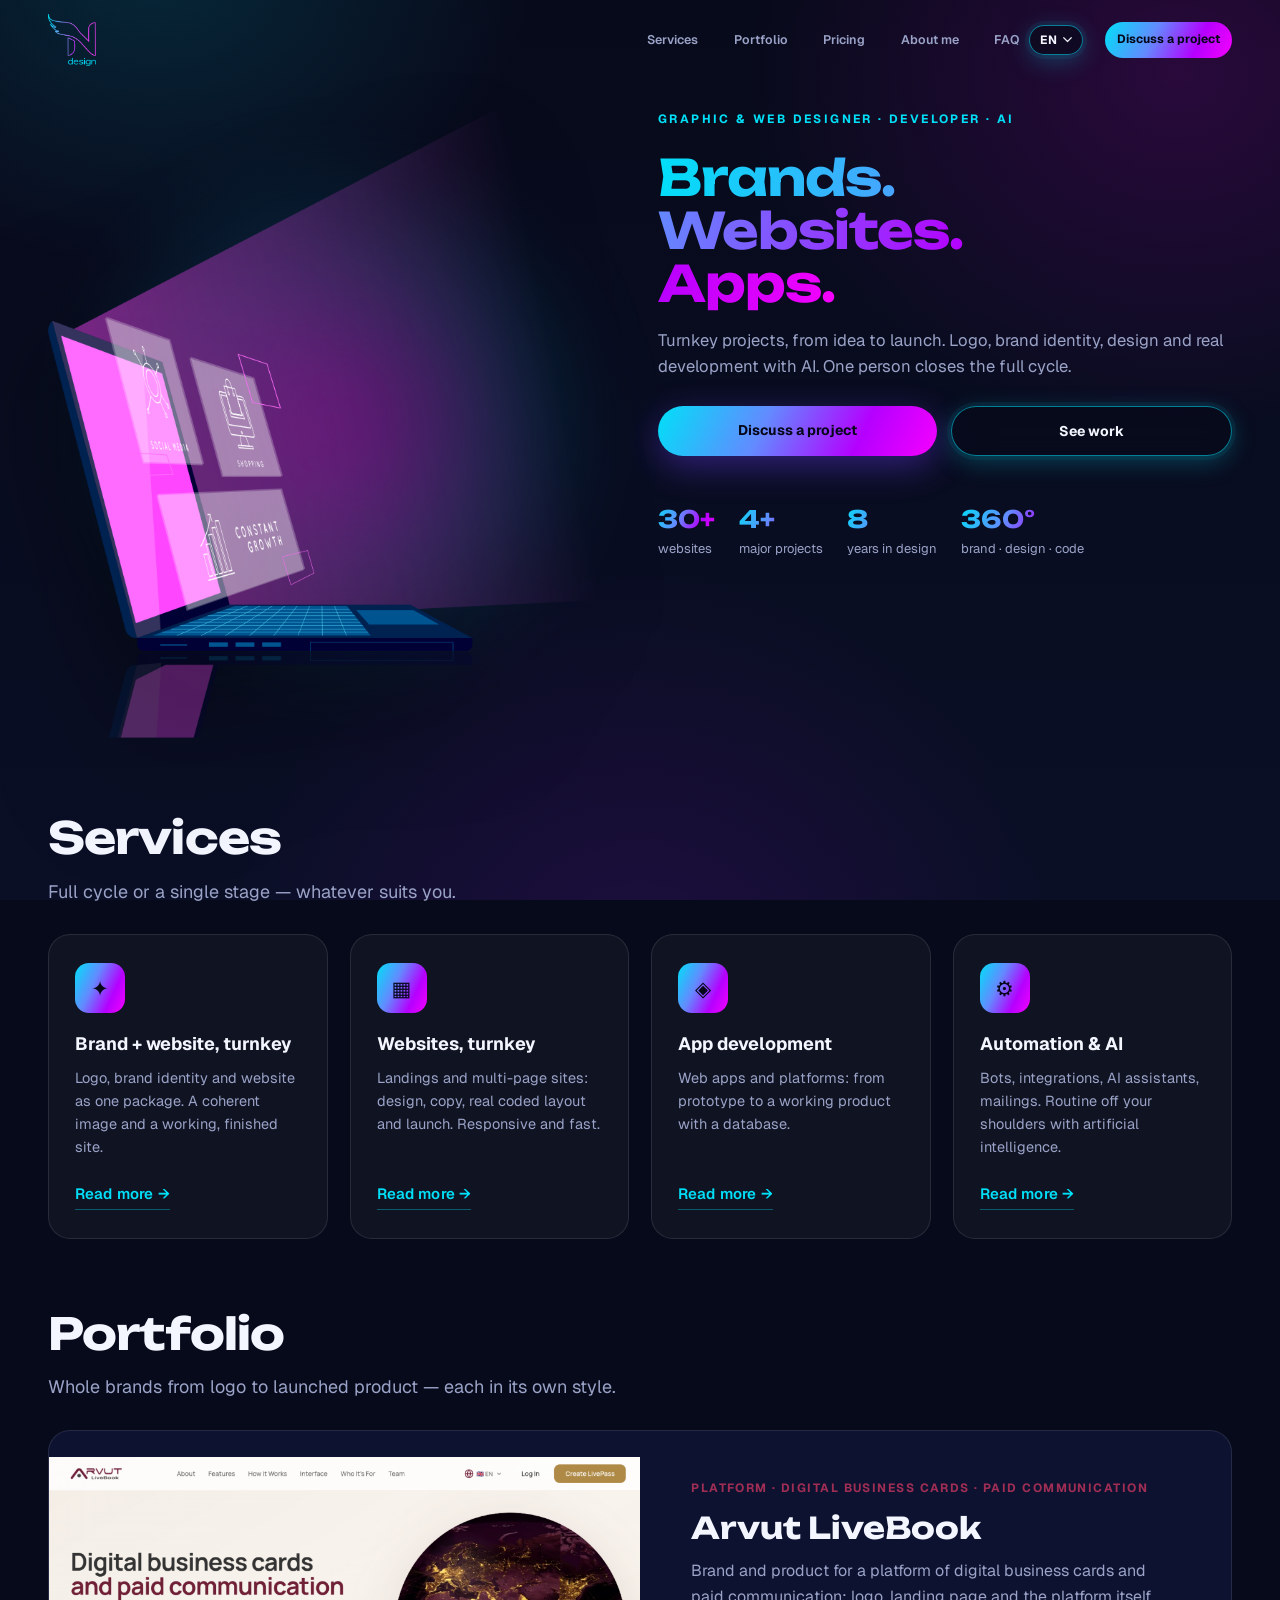
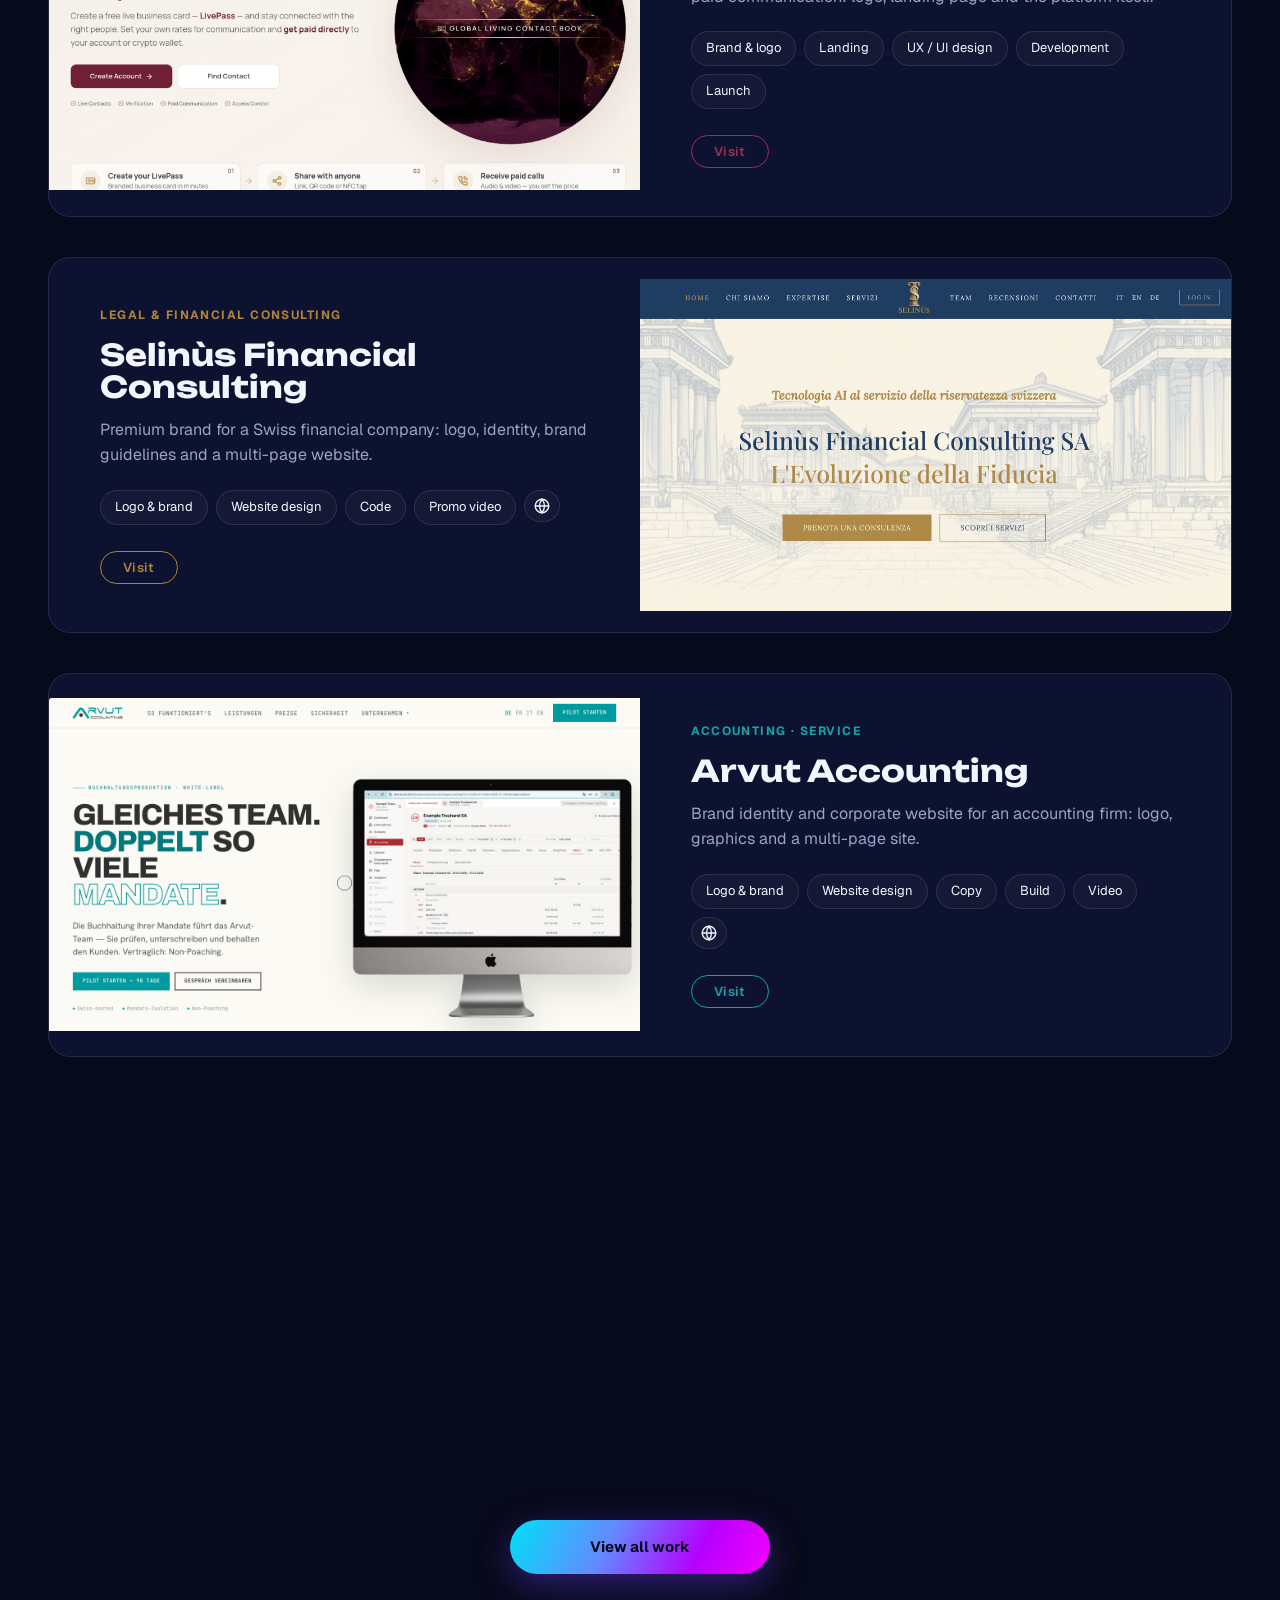
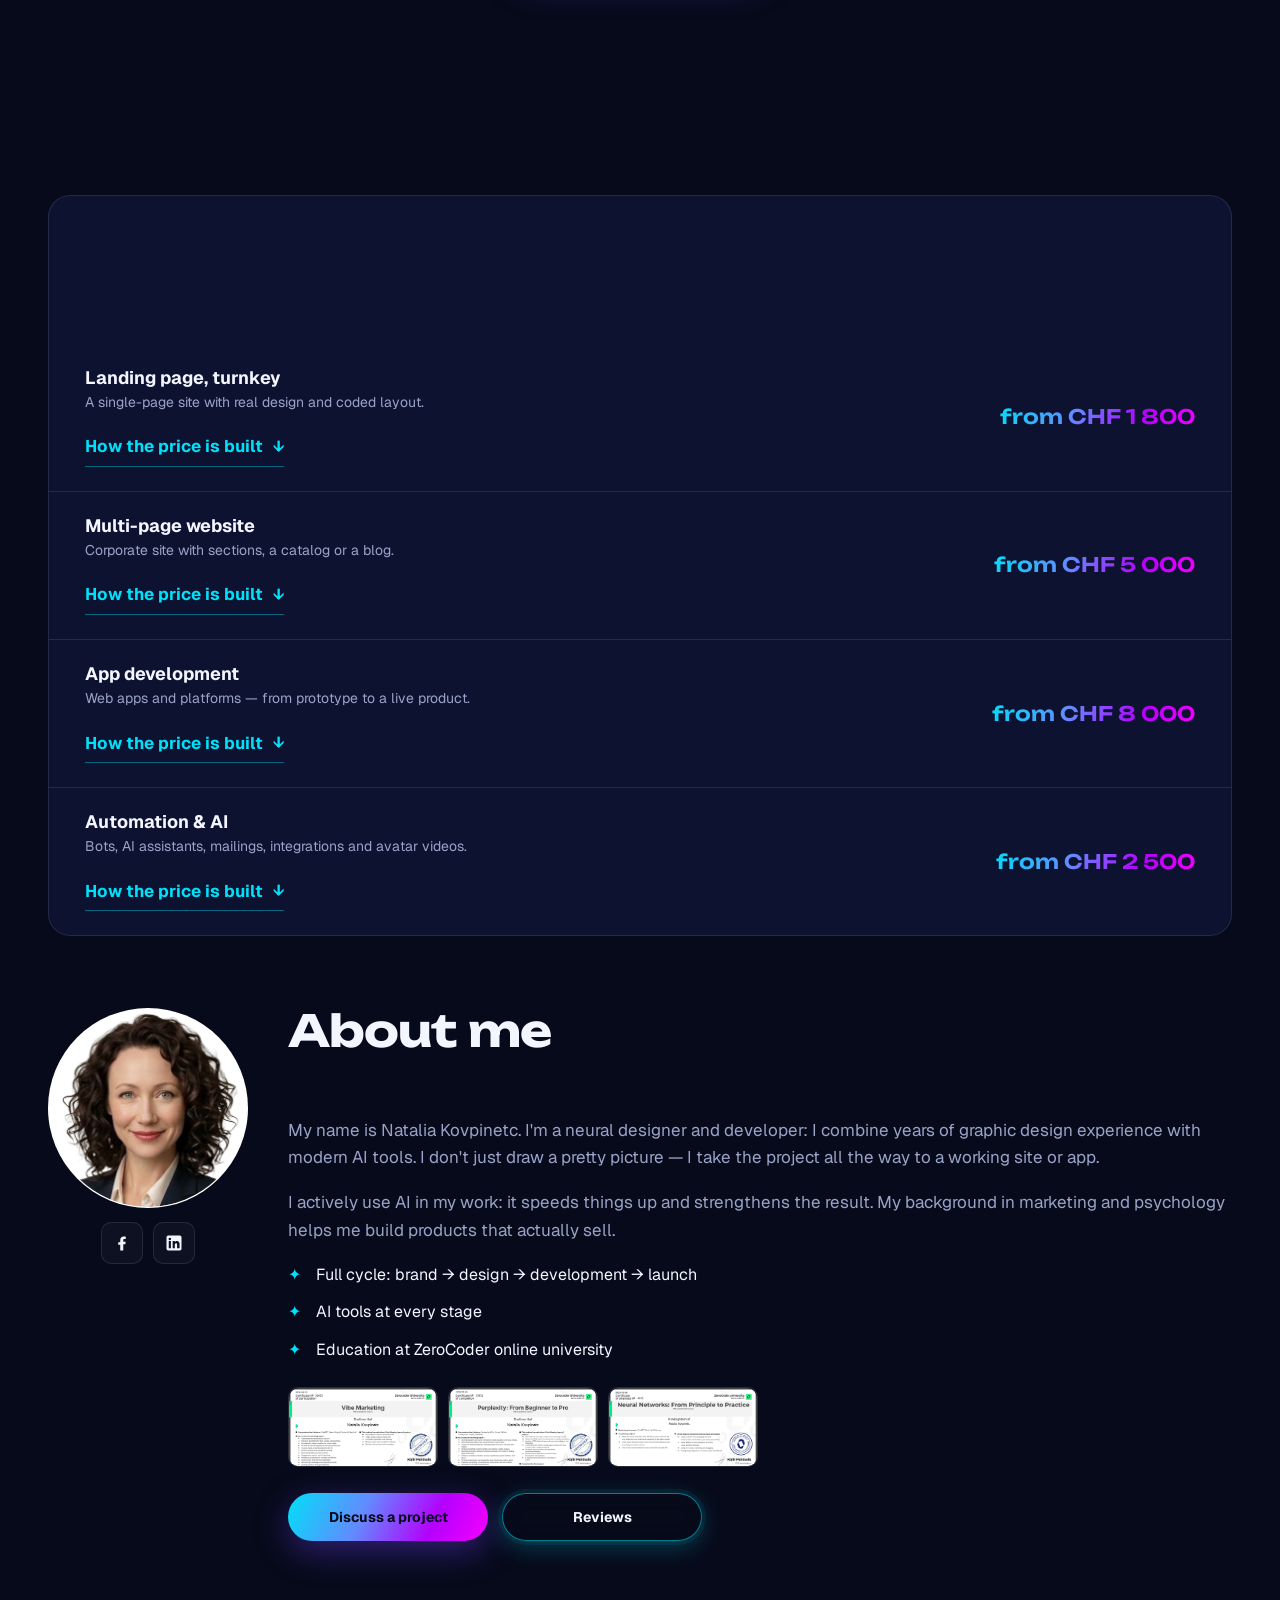
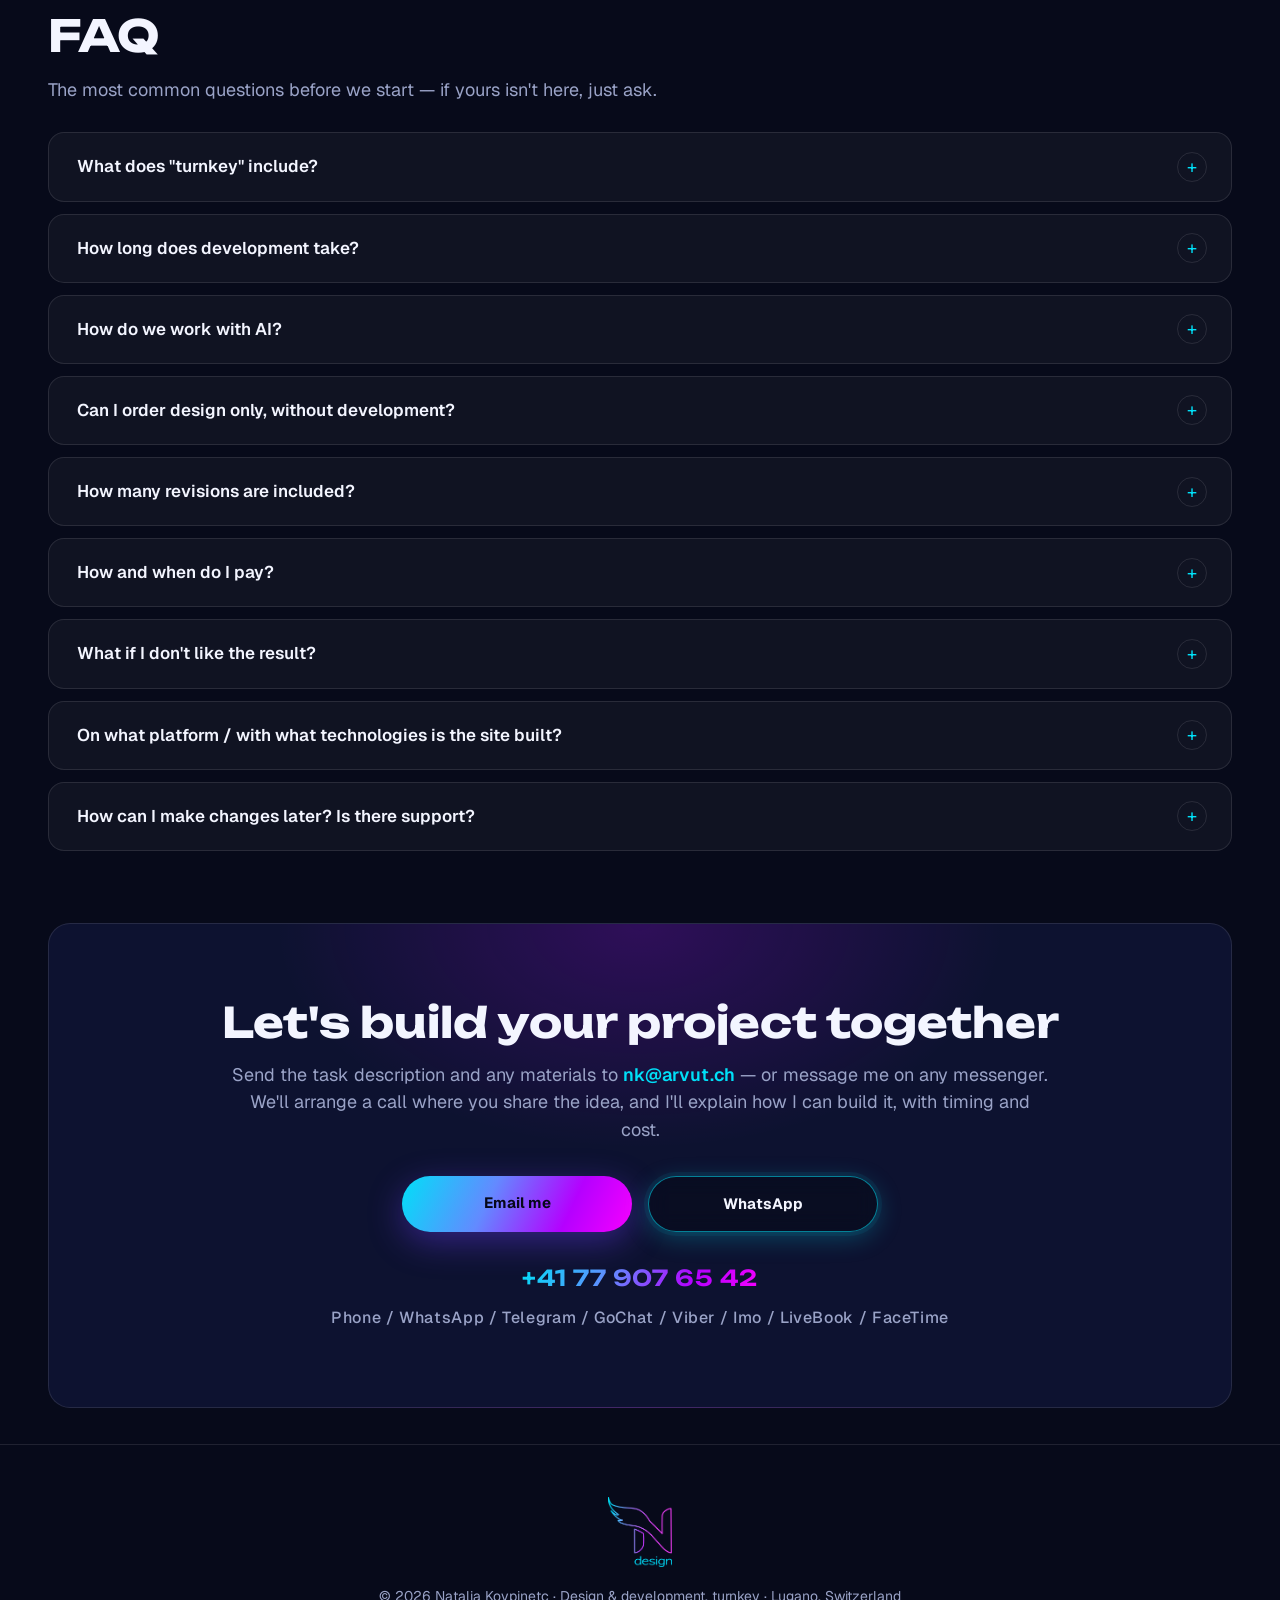
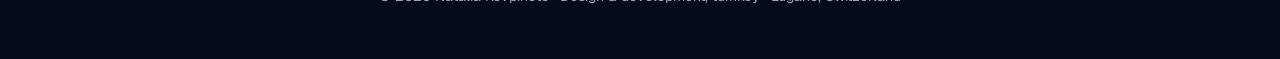
==== index.html @ 37860b27 "Work: new Arvut cover (new.arvut.ch) + "View all work" button → work.html gallery - index: replace c" ====
<!DOCTYPE html>
<html lang="en">
<head>
  <meta charset="UTF-8" />
  <meta name="viewport" content="width=device-width, initial-scale=1.0" />
  <title>Nataly — design &amp; development, turnkey</title>
  <meta name="description" content="Brands, websites and apps built end-to-end with AI — from idea to launch. Switzerland." />
  <meta property="og:title" content="Nataly — design &amp; development, turnkey" />
  <meta property="og:description" content="Brands, websites and apps built end-to-end with AI — from idea to launch. Switzerland." />
  <meta property="og:type" content="website" />
  <link rel="icon" type="image/png" sizes="32x32" href="assets/favicon-32.png" />
  <link rel="icon" type="image/png" sizes="16x16" href="assets/favicon-16.png" />
  <link rel="icon" type="image/png" sizes="192x192" href="assets/favicon-192.png" />
  <link rel="apple-touch-icon" sizes="192x192" href="assets/apple-touch-icon.png" />

  <link rel="preconnect" href="https://fonts.googleapis.com" />
  <link rel="preconnect" href="https://fonts.gstatic.com" crossorigin />
  <link href="https://fonts.googleapis.com/css2?family=Geist:wght@400;500;600;700&family=Unbounded:wght@500;600;700&family=Playfair+Display:wght@600;700&display=swap" rel="stylesheet" />
  <link rel="stylesheet" href="main.css?v=50" />
  <style id="about-fix">
    /* Компактное фото и сертификаты-thumbnails */
    .about { grid-template-columns: auto 1fr !important; gap: 40px !important; align-items: start !important; }
    .about__photo--avatar {
      width: 200px !important; height: 200px !important; aspect-ratio: 1/1 !important;
      max-width: none !important; min-width: 0; border-radius: 50%; overflow: hidden;
      flex-shrink: 0; background: #ffffff;
    }
    .about__photo--avatar img { width: 100%; height: 100%; object-fit: cover; }
    .about__actions .btn { min-width: 200px; text-align: center; box-sizing: border-box; }
    .about__photo--empty { background: linear-gradient(135deg, rgba(0, 224, 248,.15), rgba(246,0,255,.15)); }
    .about__certs { display: flex !important; gap: 10px !important; flex-wrap: wrap; margin-bottom: 26px; }
    .cert.cert--thumb {
      width: 130px; height: 80px; padding: 0 !important; border: 1px solid var(--border) !important;
      border-radius: 10px; overflow: hidden; cursor: pointer; background: rgba(255,255,255,.04);
      transition: transform .2s, border-color .2s;
    }
    .cert.cert--thumb img { width: 100%; height: 100%; object-fit: cover; display: block; }
    .cert.cert--thumb:hover { transform: translateY(-2px); border-color: #00e0f8 !important; }

    /* Модалка просмотра сертификата */
    .cert-modal { position: fixed; inset: 0; z-index: 200; display: none; align-items: center; justify-content: center; padding: 40px; background: rgba(7,10,26,.88); backdrop-filter: blur(8px); }
    .cert-modal.open { display: flex; }
    .cert-modal img { max-width: 90vw; max-height: 90vh; border-radius: 12px; box-shadow: 0 30px 80px rgba(0,0,0,.6); }
    .cert-modal__close { position: absolute; top: 20px; right: 24px; width: 40px; height: 40px; border-radius: 50%; background: rgba(255,255,255,.1); border: 1px solid var(--border); color: #fff; font-size: 22px; cursor: pointer; z-index: 2; }
    .cert-modal__nav { position: absolute; top: 50%; transform: translateY(-50%); width: 56px; height: 56px; border-radius: 50%; background: rgba(255,255,255,.08); border: 1px solid rgba(255,255,255,.15); color: #fff; font-size: 36px; line-height: 1; cursor: pointer; display: grid; place-items: center; transition: background .2s, border-color .2s; z-index: 2; }
    .cert-modal__nav:hover { background: rgba(0, 224, 248,.2); border-color: #00e0f8; }
    .cert-modal__nav--prev { left: 24px; }
    .cert-modal__nav--next { right: 24px; }
    @media (max-width: 600px) {
      .cert-modal__nav { width: 44px; height: 44px; font-size: 28px; }
      .cert-modal__nav--prev { left: 8px; }
      .cert-modal__nav--next { right: 8px; }
    }
    /* Чуть больше воздуха между карточками портфолио */
    #work .cases { gap: 40px !important; }

    /* Кнопка «Все работы» под сеткой портфолио */
    .work-more { display: flex; justify-content: center; margin-top: 48px; }
    .work-more__btn { min-width: 260px; text-align: center; box-sizing: border-box; }

    @media (max-width: 760px) {
      .about { grid-template-columns: 1fr !important; }
      .about__photo--avatar { width: 160px !important; height: 160px !important; }
    }
  </style>
  <style id="case-hardfix">
    /* HARD FIX: 2 колонки, обложка с собственной пропорцией 16:9 */
    #work .case {
      display: grid !important;
      grid-template-columns: 1fr 1fr !important;
      align-items: stretch !important;
    }
    #work .case > * { min-width: 0 !important; }
    #work .case { align-items: stretch !important; }
    #work .case__visual--shot {
      padding: 0 !important; min-height: 0 !important;
      overflow: hidden; display: block;
      width: 100%;
      aspect-ratio: 16 / 9;
      background-color: #11142a;
      background-image: var(--shot);
      background-size: cover;
      background-position: center top;
      background-repeat: no-repeat;
      align-self: center;
    }
    #work .case__visual--shot img { display: none !important; }
    @media (max-width: 768px) {
      #work .case { grid-template-columns: 1fr !important; }
      #work .case__visual--shot { aspect-ratio: 16/9; height: auto !important; background-position: left top !important; }
    }
  </style>
  <meta http-equiv="Cache-Control" content="no-cache, no-store, must-revalidate" />
  <meta http-equiv="Pragma" content="no-cache" />
  <meta http-equiv="Expires" content="0" />
</head>
<body>

  <div class="bg-glow" aria-hidden="true"></div>

  <!-- ШАПКА -->
  <header class="nav" id="nav">
    <div class="nav__inner">
      <div class="nav__left">
        <a href="#hero" class="nav__logo">
          <img src="assets/logo-nataly.png" alt="Натали — N design" />
        </a>
        <span class="ai-badge" aria-label="AI">
          <span class="ai-badge__dot"></span>
          <span class="ai-badge__text" data-i18n-html="ai.badge">в сотрудничестве с <b>AI</b></span>
        </span>
      </div>
      <div class="nav__right">
        <nav class="nav__links" id="navLinks">
          <a href="#services" data-i18n="nav.services">Services</a>
          <a href="#work" data-i18n="nav.portfolio">Portfolio</a>
          <a href="#pricing" data-i18n="nav.pricing">Pricing</a>
          <a href="#about" data-i18n="nav.about">About me</a>
          <a href="#faq" data-i18n="nav.faq">FAQ</a>
          <a href="#contact" class="nav__cta nav__cta--mobile" data-i18n="nav.cta">Discuss a project</a>
          <div class="lang-switch lang-switch--mobile">
            <button type="button" data-lang="en">EN</button>
            <button type="button" data-lang="de">DE</button>
            <button type="button" data-lang="fr">FR</button>
            <button type="button" data-lang="it">IT</button>
          </div>
        </nav>
        <div class="lang-switch lang-switch--desktop">
          <button type="button" class="lang-switch__trigger" aria-haspopup="true" aria-expanded="false">
            <span class="lang-switch__current">EN</span>
            <svg viewBox="0 0 12 8" width="10" height="7" aria-hidden="true"><path d="M1 1l5 5 5-5" fill="none" stroke="currentColor" stroke-width="1.6" stroke-linecap="round" stroke-linejoin="round"/></svg>
          </button>
          <div class="lang-switch__menu" role="menu">
            <button type="button" data-lang="en" role="menuitem">EN — English</button>
            <button type="button" data-lang="de" role="menuitem">DE — Deutsch</button>
            <button type="button" data-lang="fr" role="menuitem">FR — Français</button>
            <button type="button" data-lang="it" role="menuitem">IT — Italiano</button>
          </div>
        </div>
        <a href="#contact" class="nav__cta nav__cta--desktop" data-i18n="nav.cta">Discuss a project</a>
      </div>
      <button class="nav__burger" id="burger" aria-label="Меню" data-i18n-aria="a11y.menu">
        <span></span><span></span><span></span>
      </button>
    </div>
  </header>

  <!-- HERO -->
  <section class="hero" id="hero">
    <div class="hero__visual">
      <img src="assets/hero-laptop.svg" alt="Дизайн и разработка" />
    </div>
    <div class="hero__text">
      <p class="hero__eyebrow" data-i18n-html="hero.eyebrow">Графический &amp; веб-дизайнер · разработчик · AI</p>
      <h1 class="hero__title">
        <span class="grad-cyan" data-i18n="hero.t1">Бренды.</span><br />
        <span class="grad-violet" data-i18n="hero.t2">Сайты.</span><br />
        <span class="grad-fuchsia" data-i18n="hero.t3">Приложения.</span>
      </h1>
      <p class="hero__sub" data-i18n="hero.sub">Создаю проекты под ключ — от идеи до запуска. Логотип, фирменный стиль, дизайн и реальная разработка с использованием AI. Один человек закрывает весь цикл.</p>
      <div class="hero__actions">
        <a href="#contact" class="btn btn--primary" data-i18n="hero.cta1">Обсудить проект</a>
        <a href="#work" class="btn btn--ghost" data-i18n="hero.cta2">Смотреть работы</a>
      </div>
      <div class="hero__stats">
        <div><b data-i18n="hero.stat1.b">30+</b><span data-i18n="hero.stat1.s">сайтов</span></div>
        <div><b data-i18n="hero.stat2.b">4+</b><span data-i18n="hero.stat2.s">крупных проекта</span></div>
        <div><b data-i18n="hero.stat3.b">8</b><span data-i18n="hero.stat3.s">лет в дизайне</span></div>
        <div><b data-i18n="hero.stat4.b">360°</b><span data-i18n="hero.stat4.s">бренд · дизайн · код</span></div>
      </div>
    </div>
  </section>

  <!-- УСЛУГИ -->
  <section class="section" id="services">
    <div class="section__head">
      <h2 class="section__title" data-i18n="services.title">Услуги</h2>
      <p class="section__lead" data-i18n="services.lead">Полный цикл или отдельный этап — как удобно вам.</p>
    </div>

    <div class="services">
      <article class="card">
        <div class="card__icon">✦</div>
        <h3 data-i18n="srv.brand-site.h">Бренд + сайт под ключ</h3>
        <p data-i18n="srv.brand-site.p">Логотип, фирменный стиль и сайт единым комплектом. Целостный образ и готовый, работающий сайт.</p>
        <button class="card__more" data-modal="brand-site" data-i18n="srv.more">Подробнее →</button>
      </article>

      <article class="card">
        <div class="card__icon">▦</div>
        <h3 data-i18n="srv.websites.h">Сайты под ключ</h3>
        <p data-i18n="srv.websites.p">Лендинги и многостраничные сайты: дизайн, тексты, реальная вёрстка и запуск. Адаптив и скорость.</p>
        <button class="card__more" data-modal="websites" data-i18n="srv.more">Подробнее →</button>
      </article>

      <article class="card">
        <div class="card__icon">◈</div>
        <h3 data-i18n="srv.apps.h">Разработка приложений</h3>
        <p data-i18n="srv.apps.p">Веб-приложения и платформы: от прототипа до рабочего продукта с базой данных.</p>
        <button class="card__more" data-modal="apps" data-i18n="srv.more">Подробнее →</button>
      </article>

      <article class="card">
        <div class="card__icon">⚙</div>
        <h3 data-i18n="srv.ai.h">Автоматизация и AI</h3>
        <p data-i18n="srv.ai.p">Боты, интеграции, ИИ-помощники, рассылки. Снимаю с вас рутину с помощью искусственного интеллекта.</p>
        <button class="card__more" data-modal="ai" data-i18n="srv.more">Подробнее →</button>
      </article>
    </div>
  </section>

  <!-- ПОРТФОЛИО -->
  <section class="section" id="work">
    <div class="section__head">
      <h2 class="section__title" data-i18n="work.title">Портфолио</h2>
      <p class="section__lead" data-i18n="work.lead">Цельные бренды от логотипа до запущенного продукта — каждый в своём стиле.</p>
    </div>

    <div class="cases">

      <!-- LIVEBOOK -->
      <article class="case" style="--accent:#A02E54; --accent2:#5c1929">
        <a href="https://livebook.ch" target="_blank" rel="noopener" class="case__visual case__visual--shot" style="--shot:url('assets/cover-livebook.png')" aria-label="Arvut LiveBook website"></a>
        <div class="case__body">
          <span class="case__tag" data-i18n="case.lb.tag">Платформа · цифровые визитки · платные коммуникации</span>
          <h3 data-i18n="case.lb.h">Arvut LiveBook</h3>
          <p data-i18n="case.lb.p">Бренд и продукт для платформы цифровых визиток и платных коммуникаций: логотип, лендинг и сама платформа.</p>
          <ul class="case__roles" data-i18n-roles="case.lb.r">
            <li>Бренд и логотип</li><li>Лендинг</li><li>UX / UI Design</li><li>Разработка</li><li>Запуск</li>
          </ul>
          <a href="https://livebook.ch" target="_blank" rel="noopener" class="case__btn" data-i18n="case.view">Посмотреть</a>
        </div>
      </article>

      <!-- SELINUS -->
      <article class="case" style="--accent:#AF8338; --accent2:#7a5a22">
        <a href="https://selinusfincon.ch" target="_blank" rel="noopener" class="case__visual case__visual--shot" style="--shot:url('assets/cover-selinus.png')" aria-label="Selinùs Financial Consulting website"></a>
        <div class="case__body">
          <span class="case__tag" data-i18n="case.sl.tag">Legal &amp; financial consulting</span>
          <h3 data-i18n="case.sl.h">Selinùs Financial Consulting</h3>
          <p data-i18n="case.sl.p">Premium brand for a Swiss financial company: logo, identity, brand guidelines and a multi-page website.</p>
          <ul class="case__roles" data-i18n-roles="case.sl.r">
            <li>Logo &amp; brand</li><li>Website design</li><li>Code</li><li>Promo video</li><li class="role--icon" data-i18n-title="role.globe.title" title="Multilingual website"><svg viewBox="0 0 24 24" width="18" height="18" fill="none" stroke="currentColor" stroke-width="1.8" stroke-linecap="round" stroke-linejoin="round"><circle cx="12" cy="12" r="9"/><path d="M3 12h18"/><path d="M12 3a14 14 0 0 1 0 18"/><path d="M12 3a14 14 0 0 0 0 18"/></svg></li>
          </ul>
          <a href="https://selinusfincon.ch" target="_blank" rel="noopener" class="case__btn" data-i18n="case.view">Visit</a>
        </div>
      </article>

      <!-- ARVUT ACCOUNTING -->
      <article class="case" style="--accent:#17A2A8; --accent2:#0e7479">
        <a href="https://arvut.ch" target="_blank" rel="noopener" class="case__visual case__visual--shot" style="--shot:url('assets/cover-arvut.png')" aria-label="Arvut Accounting website"></a>
        <div class="case__body">
          <span class="case__tag"><span data-i18n="case.ar.tag.a">Accounting</span><span style="color:var(--accent)"> · </span><span data-i18n="case.ar.tag.b">service</span></span>
          <h3 data-i18n="case.ar.h">Arvut Accounting</h3>
          <p data-i18n="case.ar.p">Brand identity and corporate website for an accounting firm: logo, graphics and a multi-page site.</p>
          <ul class="case__roles" data-i18n-roles="case.ar.r">
            <li>Logo &amp; brand</li><li>Website design</li><li>Copy</li><li>Build</li><li>Video</li><li class="role--icon" data-i18n-title="role.globe.title" title="Multilingual website"><svg viewBox="0 0 24 24" width="18" height="18" fill="none" stroke="currentColor" stroke-width="1.8" stroke-linecap="round" stroke-linejoin="round"><circle cx="12" cy="12" r="9"/><path d="M3 12h18"/><path d="M12 3a14 14 0 0 1 0 18"/><path d="M12 3a14 14 0 0 0 0 18"/></svg></li>
          </ul>
          <a href="https://arvut.ch" target="_blank" rel="noopener" class="case__btn" data-i18n="case.view">Visit</a>
        </div>
      </article>

      <!-- VSEBANK (Russian-language product — placed last for CH audience, visual reference only) -->
      <article class="case" style="--accent:#E0B341; --accent2:#b5862a">
        <a href="https://vsebank.space" target="_blank" rel="noopener" class="case__visual case__visual--shot" style="--shot:url('assets/cover-vsebank.png'); aspect-ratio: 2880 / 1464" aria-label="Universal Bank of Abundance website"></a>
        <div class="case__body">
          <span class="case__tag" data-i18n="case.vb.tag">App · simulator</span>
          <h3 data-i18n="case.vb.h">Universal Bank of Abundance</h3>
          <p data-i18n="case.vb.p">Design and development of a simulator app: brand, interface and a working web application from start to finish.</p>
          <ul class="case__roles" data-i18n-roles="case.vb.r">
            <li>Branding</li><li>UI design</li><li>UX design</li><li>Development</li><li>Launch</li>
          </ul>
          <a href="https://vsebank.space" target="_blank" rel="noopener" class="case__btn" data-i18n="case.view">Visit</a>
        </div>
      </article>

    </div>

    <div class="work-more">
      <a href="work.html" class="btn btn--primary work-more__btn" data-i18n="work.more">View all work</a>
    </div>
  </section>

  <!-- ЦЕНЫ -->
  <section class="section" id="pricing">
    <div class="section__head">
      <h2 class="section__title" data-i18n="pricing.title">Цены</h2>
      <p class="section__lead price-lead" data-i18n="pricing.lead">Стартовые цены — минимальные. Финальная стоимость зависит от объёма и обсуждается под задачу. Цена «от» — если у вас уже есть материалы (тексты, бриф, идея, наброски). Если делаю всё с нуля — стоимость собирается из надстроек ниже. Точную цену рассчитаю после короткого брифа.</p>
    </div>

    <div class="price-list">

      <div class="price-row" id="price-brand-site">
        <div class="price-row__info">
          <h3 data-i18n="p.brand-site.h">Brand + website, turnkey</h3>
          <p data-i18n="p.brand-site.p">Logo, identity and website as one package.</p>
          <details class="price-extras">
            <summary data-i18n="price.extras.summary">How the price is built</summary>
            <ul class="price-extras__list">
              <li><span data-i18n="p.brand-site.base">Base: ...</span><b>CHF 3 500</b></li>
              <li><span data-i18n="p.brand-site.x1">+ Copywriting</span><b>+CHF 300</b></li>
              <li><span data-i18n="p.brand-site.x2">+ Multi-page site instead of a landing</span><b>+CHF 1 500</b></li>
              <li><span data-i18n="p.brand-site.x3">+ Additional language version</span><b>+CHF 500</b></li>
              <li><span data-i18n="p.brand-site.x4">+ Promo video (or AI avatar video)</span><b>+CHF 500</b></li>
              <li><span data-i18n="p.chatbot.label">+ Website chatbot</span><b data-i18n="p.chatbot.price">from +CHF 2 500</b></li>
              <li><span data-i18n="p.host.label">+ Domain &amp; hosting setup</span><b data-i18n="p.host.price">individual / on request</b></li>
              <li class="price-extras__seo"><span data-i18n="p.seo.promo">+ SEO promotion (monthly retainer)</span><b data-i18n="p.seo.promo.price">from CHF 2 500/mo</b></li>
            </ul>
            <p class="price-extras__total"><span data-i18n="price.total.label.brand-site">From scratch (you bring only the idea):</span> <b>CHF 5 000 — 10 000</b></p>
          </details>
        </div>
        <div class="price-row__value">from CHF 3 500</div>
      </div>

      <div class="price-row" id="price-websites">
        <div class="price-row__info">
          <h3 data-i18n="p.landing.h">Landing page, turnkey</h3>
          <p data-i18n="p.landing.p">A single-page site with real design and coded layout.</p>
          <details class="price-extras">
            <summary data-i18n="price.extras.summary">How the price is built</summary>
            <ul class="price-extras__list">
              <li><span data-i18n="p.landing.base">Base: ...</span><b>CHF 1 800</b></li>
              <li><span data-i18n="p.landing.x1">+ Copywriting</span><b>+CHF 300</b></li>
              <li><span data-i18n="p.landing.x2">+ Extra sections</span><b>+CHF 300</b></li>
              <li><span data-i18n="p.landing.x3">+ Animations and effects</span><b>+CHF 300</b></li>
              <li><span data-i18n="p.landing.x4">+ CRM, payments, messengers</span><b>+CHF 500</b></li>
              <li><span data-i18n="p.landing.x6">+ Additional language version</span><b>+CHF 500</b></li>
              <li><span data-i18n="p.landing.x5">+ Promo video (or AI avatar video)</span><b>+CHF 500</b></li>
              <li><span data-i18n="p.chatbot.label">+ Website chatbot</span><b data-i18n="p.chatbot.price">from +CHF 2 500</b></li>
              <li><span data-i18n="p.host.label">+ Domain &amp; hosting setup</span><b data-i18n="p.host.price">individual / on request</b></li>
              <li class="price-extras__seo"><span data-i18n="p.seo.promo">+ SEO promotion (monthly retainer)</span><b data-i18n="p.seo.promo.price">from CHF 2 500/mo</b></li>
            </ul>
            <p class="price-extras__total"><span data-i18n="price.total.label.landing">Turnkey from scratch (you bring only the idea):</span> <b>CHF 2 500 — 4 000</b></p>
          </details>
        </div>
        <div class="price-row__value">from CHF 1 800</div>
      </div>

      <div class="price-row">
        <div class="price-row__info">
          <h3 data-i18n="p.multi.h">Multi-page website</h3>
          <p data-i18n="p.multi.p">Corporate site with sections, a catalog or a blog.</p>
          <details class="price-extras">
            <summary data-i18n="price.extras.summary">How the price is built</summary>
            <ul class="price-extras__list">
              <li><span data-i18n="p.multi.base">Base: ...</span><b>CHF 5 000</b></li>
              <li><span data-i18n="p.multi.x1">+ Copywriting from scratch</span><b>+CHF 1 000</b></li>
              <li><span data-i18n="p.multi.x7">+ Additional page (beyond the 5 in the base)</span><b>+CHF 500</b></li>
              <li><span data-i18n="p.multi.x2">+ Product catalog (up to 50 items)</span><b>+CHF 1 500</b></li>
              <li><span data-i18n="p.multi.x3">+ Blog with admin panel</span><b>+CHF 800</b></li>
              <li><span data-i18n="p.multi.x4">+ Additional language version</span><b>+CHF 1 000</b></li>
              <li><span data-i18n="p.multi.x5">+ CRM, payments, messengers</span><b>+CHF 500</b></li>
              <li><span data-i18n="p.multi.x6">+ Promo video (or AI avatar video)</span><b>+CHF 500</b></li>
              <li><span data-i18n="p.chatbot.label">+ Website chatbot</span><b data-i18n="p.chatbot.price">from +CHF 2 500</b></li>
              <li><span data-i18n="p.host.label">+ Domain &amp; hosting setup</span><b data-i18n="p.host.price">individual / on request</b></li>
              <li class="price-extras__seo"><span data-i18n="p.seo.promo">+ SEO promotion (monthly retainer)</span><b data-i18n="p.seo.promo.price">from CHF 2 500/mo</b></li>
              <li class="price-extras__seo"><span data-i18n="p.seo.audit">+ SEO audit (one-off)</span><b data-i18n="p.seo.audit.price">from CHF 1 500</b></li>
            </ul>
            <p class="price-extras__total"><span data-i18n="price.total.label.multipage">Turnkey from scratch (you bring only the idea):</span> <b>CHF 7 000 — 15 000</b></p>
          </details>
        </div>
        <div class="price-row__value">from CHF 5 000</div>
      </div>

      <div class="price-row" id="price-apps">
        <div class="price-row__info">
          <h3 data-i18n="p.apps.h">App development</h3>
          <p data-i18n="p.apps.p">Web apps and platforms — from prototype to a live product.</p>
          <details class="price-extras">
            <summary data-i18n="price.extras.summary">How the price is built</summary>
            <ul class="price-extras__list">
              <li><span data-i18n="p.apps.proto">Prototype / MVP</span><b>from CHF 8 000</b></li>
              <li><span data-i18n="p.apps.full">Full application</span><b>from CHF 25 000</b></li>
              <li><span data-i18n="p.apps.turnkey">Application, turnkey</span><b>from CHF 40 000</b></li>
              <li><span data-i18n="p.apps.mob1">Mobile version — for my application</span><b>CHF 3 000</b></li>
              <li><span data-i18n="p.apps.mob2">Mobile version — for your existing app</span><b>CHF 5 000</b></li>
              <li><span data-i18n="p.apps.x1">+ Payment integration</span><b>from +CHF 500 to +CHF 2 500</b></li>
              <li><span data-i18n="p.apps.x2">+ Admin panel</span><b>from +CHF 800 to +CHF 3 000</b></li>
              <li><span data-i18n="p.host.label">+ Domain &amp; hosting setup</span><b data-i18n="p.host.price">individual / on request</b></li>
            </ul>
            <p class="price-extras__total"><span data-i18n="price.total.label.apps">Full application, turnkey:</span> <b>CHF 25 000 — 70 000</b></p>
          </details>
        </div>
        <div class="price-row__value">from CHF 8 000</div>
      </div>

      <div class="price-row" id="price-ai">
        <div class="price-row__info">
          <h3 data-i18n="p.ai.h">Automation &amp; AI</h3>
          <p data-i18n="p.ai.p">Bots, AI assistants, mailings, integrations and avatar videos.</p>
          <details class="price-extras">
            <summary data-i18n="price.extras.summary">How the price is built</summary>
            <ul class="price-extras__list">
              <li><span data-i18n="p.ai.base">Simple chatbot for messengers</span><b>CHF 2 500</b></li>
              <li><span data-i18n="p.ai.x1">+ AI assistant</span><b>+CHF 2 500</b></li>
              <li><span data-i18n="p.ai.x2">+ Multi-step scenarios with branching</span><b>+CHF 1 500</b></li>
              <li><span data-i18n="p.ai.x3">+ Small app for a routine task</span><b>+CHF 3 000</b></li>
              <li><span data-i18n="p.ai.x4">+ Voice AI agent</span><b>+CHF 1 500</b></li>
              <li><span data-i18n="p.ai.x5">+ Promo video (or AI avatar video)</span><b>+CHF 500</b></li>
            </ul>
            <p class="price-extras__total"><span data-i18n="price.total.label.ai">Complex solution, turnkey:</span> <b>CHF 5 000 — 25 000</b></p>
          </details>
        </div>
        <div class="price-row__value">from CHF 2 500</div>
      </div>

    </div>
  </section>

  <!-- ОБО МНЕ -->
  <section class="section about" id="about">
    <h2 class="section__title about__title" data-i18n="about.title">Обо мне</h2>
    <div class="about__media">
      <div class="about__photo about__photo--avatar">
        <img src="assets/photo-nataly.jpg" alt="Natalia Kovpinetc" onerror="this.style.display='none';this.parentNode.classList.add('about__photo--empty')" />
      </div>
      <div class="about__credentials" aria-label="Social profiles">
        <a href="https://www.facebook.com/natalia.kovpinets.7/" target="_blank" rel="noopener" class="cred-link" aria-label="Facebook" title="Facebook">
          <svg viewBox="0 0 24 24" width="20" height="20" fill="currentColor"><path d="M13.5 21v-7.5H16l.4-3h-2.9V8.6c0-.9.3-1.5 1.5-1.5H16.5V4.4c-.3 0-1.3-.1-2.5-.1-2.5 0-4.1 1.5-4.1 4.3v2.4H7.5v3h2.4V21h3.6z"/></svg>
        </a>
        <a href="https://www.linkedin.com/in/natalia-kovpinetc/" target="_blank" rel="noopener" class="cred-link" aria-label="LinkedIn" title="LinkedIn">
          <svg viewBox="0 0 24 24" width="20" height="20" fill="currentColor"><path d="M19 3H5a2 2 0 0 0-2 2v14a2 2 0 0 0 2 2h14a2 2 0 0 0 2-2V5a2 2 0 0 0-2-2zM8.3 18.3H5.7V9.7h2.6v8.6zM7 8.6a1.5 1.5 0 1 1 0-3 1.5 1.5 0 0 1 0 3zm11.3 9.7h-2.6v-4.2c0-1-.4-1.7-1.3-1.7-.7 0-1.1.5-1.3 1-.1.2-.1.5-.1.7v4.2H10.4V9.7h2.6v1.1c.3-.5 1-1.3 2.5-1.3 1.8 0 3.2 1.2 3.2 3.7v5z"/></svg>
        </a>
      </div>
    </div>
    <div class="about__text">
      <p data-i18n="about.p1">My name is Natalia Kovpinetc. I'm a neural designer and developer: I combine years of graphic design experience with modern AI tools. I don't just draw a pretty picture — I take the project all the way to a working site or app.</p>
      <p data-i18n="about.p2">I actively use AI in my work: it speeds things up and strengthens the result. My background in marketing and psychology helps me build products that actually sell.</p>
      <ul class="about__list">
        <li data-i18n="about.l1">Full cycle: brand → design → development → launch</li>
        <li data-i18n="about.l2">AI tools at every stage</li>
        <li data-i18n="about.l3">Education at ZeroCoder online university</li>
      </ul>
      <div class="about__certs" id="certs">
        <button class="cert cert--thumb" data-cert="assets/cert-3.png" data-index="0" title="Vibe Marketing"><img src="assets/cert-3.png" alt="" /></button>
        <button class="cert cert--thumb" data-cert="assets/cert-2.png" data-index="1" title="Perplexity"><img src="assets/cert-2.png" alt="" /></button>
        <button class="cert cert--thumb" data-cert="assets/cert-1.png" data-index="2" title="Neural Networks"><img src="assets/cert-1.png" alt="" /></button>
      </div>
      <div class="about__actions">
        <a href="#contact" class="btn btn--primary" data-i18n="about.cta1">Discuss a project</a>
        <button class="btn btn--ghost" id="reviewsBtn" data-i18n="about.cta2">Reviews</button>
      </div>
    </div>
  </section>

  <!-- ЧАСТЫЕ ВОПРОСЫ -->
  <section class="section" id="faq">
    <div class="section__head">
      <h2 class="section__title" data-i18n="faq.title">Частые вопросы</h2>
      <p class="section__lead price-lead" data-i18n="faq.lead">Самое частое, что спрашивают перед началом работы — если вашего вопроса нет, напишите.</p>

    </div>
    <div class="faq">
      <details class="faq__item"><summary data-i18n="faq.q1">Что входит в проект «под ключ»?</summary><div class="faq__body" data-i18n-html="faq.a1"></div></details>
      <details class="faq__item"><summary data-i18n="faq.q2">Сколько времени занимает разработка?</summary><div class="faq__body" data-i18n-html="faq.a2"></div></details>
      <details class="faq__item"><summary data-i18n="faq.q3">Как мы работаем с AI?</summary><div class="faq__body" data-i18n-html="faq.a3"></div></details>
      <details class="faq__item"><summary data-i18n="faq.q4">Можно ли заказать только дизайн без разработки?</summary><div class="faq__body" data-i18n-html="faq.a4"></div></details>
      <details class="faq__item"><summary data-i18n="faq.q5">Сколько правок входит в работу?</summary><div class="faq__body" data-i18n-html="faq.a5"></div></details>
      <details class="faq__item"><summary data-i18n="faq.q6">Как и когда оплата?</summary><div class="faq__body" data-i18n-html="faq.a6"></div></details>
      <details class="faq__item"><summary data-i18n="faq.q7">А если мне не понравится результат?</summary><div class="faq__body" data-i18n-html="faq.a7"></div></details>
      <details class="faq__item"><summary data-i18n="faq.q8">On what platform is the site built?</summary><div class="faq__body" data-i18n-html="faq.a8"></div></details>
      <details class="faq__item"><summary data-i18n="faq.q9">How can I make changes later? Is there support?</summary><div class="faq__body" data-i18n-html="faq.a9"></div></details>
    </div>
  </section>

  <!-- КОНТАКТ -->
  <section class="section contact" id="contact">
    <div class="contact__card">
      <h2 data-i18n="contact.title">Давайте сделаем ваш проект</h2>
      <p data-i18n-html="contact.lead">Пришлите описание задачи и все материалы, которые у вас есть, на почту <a href="mailto:nk@arvut.ch" class="contact__inline-email">nk@arvut.ch</a> — или напишите мне в любой мессенджер. Договоримся о созвоне, на котором вы поделитесь идеей, а я расскажу, как могу её реализовать, со сроками и стоимостью.</p>
      <div class="contact__actions">
        <a href="mailto:nk@arvut.ch" class="btn btn--primary" data-i18n="contact.cta1">Написать на почту</a>
        <a href="https://wa.me/41779076542?text=Feel%20free%20to%20message%20me%20%E2%80%94%20DE%20%2F%20FR%20%2F%20IT%20%2F%20EN." target="_blank" rel="noopener" class="btn btn--ghost" data-i18n="contact.cta2">WhatsApp</a>
      </div>
      <div class="contact__more">
        <a href="tel:+41779076542" class="contact__phone">+41 77 907 65 42</a>
        <span class="contact__channels" data-i18n="contact.channels">Телефон / WhatsApp / Telegram / GoChat / Viber / Imo / LiveBook / FaceTime</span>
      </div>
    </div>
  </section>

  <!-- МОДАЛКА УВЕЛИЧЕНИЯ СЕРТИФИКАТА -->
  <div class="cert-modal" id="certModal">
    <button class="cert-modal__close" id="certModalClose" aria-label="Закрыть" data-i18n-aria="a11y.close">×</button>
    <button class="cert-modal__nav cert-modal__nav--prev" id="certPrev" aria-label="Previous" data-i18n-aria="a11y.prev">‹</button>
    <button class="cert-modal__nav cert-modal__nav--next" id="certNext" aria-label="Next" data-i18n-aria="a11y.next">›</button>
    <img id="certModalImg" src="" alt="Сертификат" />
  </div>
  <script>
    (function(){
      const modal = document.getElementById('certModal');
      const imgEl = document.getElementById('certModalImg');
      const close = document.getElementById('certModalClose');
      const prev = document.getElementById('certPrev');
      const next = document.getElementById('certNext');
      const thumbs = [...document.querySelectorAll('.cert--thumb')];
      const getSources = () => thumbs.map(t => t.dataset.cert);
      let i = 0;
      const show = (idx) => { const s = getSources(); i = (idx + s.length) % s.length; imgEl.src = s[i]; };
      thumbs.forEach((btn, idx) => btn.addEventListener('click', () => { show(idx); modal.classList.add('open'); }));
      prev.addEventListener('click', e => { e.stopPropagation(); show(i - 1); });
      next.addEventListener('click', e => { e.stopPropagation(); show(i + 1); });
      const hide = () => modal.classList.remove('open');
      modal.addEventListener('click', e => { if (e.target === modal || e.target === close) hide(); });
      document.addEventListener('keydown', e => {
        if (!modal.classList.contains('open')) return;
        if (e.key === 'Escape') hide();
        if (e.key === 'ArrowLeft') show(i - 1);
        if (e.key === 'ArrowRight') show(i + 1);
      });
    })();
  </script>

  <!-- МОДАЛКА ОТЗЫВОВ -->
  <div class="modal" id="reviewsModal" hidden>
    <div class="modal__backdrop" data-close></div>
    <div class="modal__box modal__box--wide" role="dialog" aria-modal="true">
      <button class="modal__close" data-close aria-label="Закрыть" data-i18n-aria="a11y.close">×</button>
      <h3 data-i18n="rv.title">Отзывы клиентов</h3>

      <div class="reviews" id="reviewsList">
        <!-- отзывы добавляются скриптом -->
      </div>

      <h4 class="reviews__form-title" data-i18n="rv.form.h">Поделитесь впечатлениями о работе с Натали</h4>
      <form class="review-form" id="reviewForm">
        <input class="review-form__input" name="name" placeholder="Ваше имя" data-i18n-ph="rv.form.name" required maxlength="60" />
        <input class="review-form__input" name="role" placeholder="Чем вы занимаетесь (необязательно)" data-i18n-ph="rv.form.role" maxlength="80" />
        <textarea class="review-form__textarea" name="text" placeholder="Расскажите, что вам понравилось и что можно улучшить" data-i18n-ph="rv.form.text" required maxlength="600" rows="4"></textarea>
        <div class="review-form__row">
          <div class="review-form__stars" id="reviewStars" data-rating="5">
            <span data-v="1">★</span><span data-v="2">★</span><span data-v="3">★</span><span data-v="4">★</span><span data-v="5">★</span>
          </div>
          <button type="submit" class="btn btn--primary" data-i18n="rv.form.submit">Опубликовать</button>
        </div>
        <p class="review-form__note" data-i18n="rv.form.note">Я буду благодарна за ваш отзыв — он помогает мне становиться лучше и важен для тех, кто ещё думает обратиться.</p>
      </form>
    </div>
  </div>

  <!-- МОДАЛКА УСЛУГ -->
  <div class="modal" id="modal" hidden>
    <div class="modal__backdrop" data-close></div>
    <div class="modal__box modal__box--wide" role="dialog" aria-modal="true" aria-labelledby="modalTitle">
      <button class="modal__close" data-close aria-label="Закрыть" data-i18n-aria="a11y.close">×</button>
      <h3 id="modalTitle">Подробнее об услуге</h3>
      <div id="modalContent" class="modal__content"></div>
      <div class="modal__actions">
        <a href="#contact" class="btn btn--primary" data-close data-i18n="sm.cta">Обсудить проект</a>
        <a href="#pricing" class="modal__calc" id="modalCalc" data-close data-i18n="sm.calc">Рассчитать стоимость →</a>
      </div>
    </div>
  </div>

  <footer class="footer">
    <img src="assets/logo-nataly.png" alt="Натали" class="footer__logo" />
    <p>© <span id="year"></span> <span data-i18n="footer.name">Natalia Kovpinetc</span> · <span data-i18n="footer.role">Design &amp; development, turnkey</span> · <span data-i18n="footer.city">Lugano, Switzerland</span></p>
  </footer>

  <script src="https://cdn.jsdelivr.net/npm/@supabase/supabase-js@2"></script>
  <script src="i18n.js?v=50"></script>
  <script src="script.js?v=50"></script>
</body>
</html>
---- main.css ----
/* ============ ПЕРЕМЕННЫЕ (точные цвета логотипа) ============ */
:root {
  --bg: #070a1a;
  --bg-soft: #0d1230;
  --card: rgba(255, 255, 255, 0.04);
  --border: rgba(255, 255, 255, 0.10);
  --text: #f3f5ff;
  --muted: #9aa3c7;

  --c-cyan: #00e0f8;
  --c-blue: #638aff;
  --c-violet: #b500ff;
  --c-fuchsia: #f600ff;
  --gradient: linear-gradient(115deg, #00e0f8 0%, #638aff 38%, #b500ff 72%, #f600ff 100%);

  --radius: 22px;
  --maxw: 1480px;
  --pad: clamp(20px, 4vw, 48px);
}

* { margin: 0; padding: 0; box-sizing: border-box; }
html { scroll-behavior: smooth; scroll-padding-top: 92px; }
body {
  font-family: 'Geist', system-ui, sans-serif;
  background: var(--bg);
  color: var(--text);
  line-height: 1.6;
  overflow-x: hidden;
  -webkit-font-smoothing: antialiased;
}
h1, h2, h3 { font-family: 'Unbounded', sans-serif; line-height: 1.06; font-weight: 700; }
img { max-width: 100%; display: block; }
a { color: inherit; text-decoration: none; }

.grad-cyan, .grad-violet, .grad-fuchsia { -webkit-background-clip: text; background-clip: text; color: transparent; }
.grad-cyan    { background-image: linear-gradient(100deg, #00e0f8, #49a3ff); }
.grad-violet  { background-image: linear-gradient(100deg, #638aff, #b500ff); }
.grad-fuchsia { background-image: linear-gradient(100deg, #b500ff, #f600ff); }

.bg-glow {
  position: fixed; inset: 0; z-index: -1;
  background:
    radial-gradient(640px 520px at 12% -5%, rgba(0, 224, 248, 0.14), transparent 60%),
    radial-gradient(720px 600px at 92% 8%, rgba(246, 0, 255, 0.14), transparent 60%),
    radial-gradient(700px 700px at 50% 110%, rgba(181, 0, 255, 0.12), transparent 60%),
    linear-gradient(180deg, #070a1a, #0a0f26);
}

/* ============ КНОПКИ ============ */
.btn {
  display: inline-block; padding: 15px 30px; border-radius: 999px;
  font-family: 'Geist', sans-serif; font-weight: 700; font-size: 15px;
  transition: transform .2s ease, box-shadow .2s ease; cursor: pointer;
}
.btn--primary { background: var(--gradient); color: #06081a; box-shadow: 0 10px 34px rgba(110, 60, 255, 0.4); }
.btn--primary:hover { transform: translateY(-2px); box-shadow: 0 14px 44px rgba(246, 0, 255, 0.45); }
.btn--ghost {
  border: 1px solid rgba(0, 224, 248, .55);
  color: var(--text);
  background: rgba(7, 10, 26, .6);
  box-shadow: 0 6px 24px rgba(0, 224, 248, .25), 0 0 0 4px rgba(0, 224, 248, .06);
  backdrop-filter: blur(10px);
}
.btn--ghost:hover { border-color: #00e0f8; transform: translateY(-2px); box-shadow: 0 10px 30px rgba(0, 224, 248, .45), 0 0 0 4px rgba(0, 224, 248, .12); }

/* ============ ШАПКА (единый контейнер для выравнивания) ============ */
.nav {
  position: fixed; top: 0; left: 0; right: 0; z-index: 100;
  border-bottom: 1px solid transparent;
  transition: background .3s ease, backdrop-filter .3s ease, border-color .3s ease;
}
.nav.scrolled { background: rgba(7, 10, 26, 0.82); backdrop-filter: blur(16px); border-bottom-color: var(--border); }
/* шапка использует ту же сетку, что и hero — меню встаёт ровно над текстом */
.nav__inner {
  max-width: var(--maxw); margin: 0 auto; padding: 14px var(--pad);
  display: grid;
  grid-template-columns: minmax(0, 1fr) minmax(0, 1fr);
  gap: 36px;
  align-items: center;
}
.nav__left { display: flex; align-items: center; gap: 22px; }
.nav__right { display: flex; align-items: center; gap: 22px; }
/* Старый RU/EN переключатель удалён — на CH-сайте всё стилизуется через .lang-switch__trigger и .lang-switch--mobile button ниже */
.nav__logo img { height: 70px; width: auto; display: block; }
.nav__links { display: flex; flex: 1; align-items: center; justify-content: space-between; gap: 14px; }
.nav__links a { font-size: 14.5px; font-weight: 600; color: var(--muted); transition: color .2s; white-space: nowrap; }
.nav__links a:hover { color: var(--text); }
.nav__cta { background: var(--gradient); color: #06081a !important; padding: 11px 22px; border-radius: 999px; font-weight: 700; white-space: nowrap; }
.nav__burger { display: none; background: none; border: 0; flex-direction: column; gap: 5px; cursor: pointer; }
.nav__burger span { width: 26px; height: 2px; background: var(--text); border-radius: 2px; transition: .3s; }

/* ============ HERO (на весь экран, выровнен по контейнеру) ============ */
.hero {
  display: grid;
  grid-template-columns: minmax(0, 1fr) minmax(0, 1fr);
  align-items: start; align-content: start;
  gap: 36px;
  max-width: var(--maxw);
  margin: 0 auto;
  padding: 110px var(--pad) 40px;
}
.hero__visual { align-self: start; margin-top: 0; }
.hero__text { align-self: start; }
.hero__eyebrow {
  text-transform: uppercase; letter-spacing: .2em; font-size: 12px;
  font-weight: 700; color: var(--c-cyan); margin-bottom: 22px;
}
.hero__title { font-size: clamp(34px, 4.2vw, 60px); font-weight: 700; letter-spacing: -0.02em; margin-bottom: 24px; }
.hero__sub { font-size: clamp(17px, 1.4vw, 20px); line-height: 1.55; color: var(--muted); max-width: 100%; margin-bottom: 36px; }
.hero__actions { display: flex; gap: 14px; flex-wrap: wrap; margin-bottom: 44px; }
.hero__actions .btn { min-width: 180px; text-align: center; box-sizing: border-box; }
.hero__stats { display: flex; gap: 38px; flex-wrap: wrap; }
.hero__stats div { display: flex; flex-direction: column; }
.hero__stats b {
  font-family: 'Unbounded', sans-serif; font-weight: 700; font-size: 28px;
  background: var(--gradient); -webkit-background-clip: text; background-clip: text; color: transparent;
}
.hero__stats span { font-size: 13px; color: var(--muted); }

.hero__visual { position: relative; display: grid; place-items: center; isolation: isolate; }
.hero__visual::before {
  content: ''; position: absolute; left: 50%; top: 50%; transform: translate(-50%, -50%);
  width: 90%; height: 80%; border-radius: 50%;
  background: radial-gradient(circle, rgba(246,0,255,.32), rgba(0, 224, 248,.14) 50%, transparent 70%);
  filter: blur(50px); z-index: 0;
}
/* ноутбук слева, свет направлен на текст справа (как на старом сайте) */
.hero__visual img {
  position: relative; z-index: 1; width: 100%; max-width: 640px;
  filter: drop-shadow(0 30px 60px rgba(0,0,0,.55));
}

/* AI-бейдж — в шапке рядом с логотипом. Голубой #00e0f8 — точный цвет слова «design» в логотипе. */
.ai-badge {
  display: inline-flex; align-items: center; gap: 10px;
  padding: 8px 16px 8px 12px; border-radius: 999px;
  background: rgba(7, 10, 26, 0.7);
  border: 1px solid rgba(0, 224, 248, .55);
  backdrop-filter: blur(10px);
  box-shadow: 0 6px 24px rgba(0, 224, 248, .35), 0 0 0 4px rgba(0, 224, 248, .08);
  font-family: 'Geist', sans-serif; font-size: 13px; color: var(--text); white-space: nowrap;
}
.ai-badge__dot {
  width: 8px; height: 8px; border-radius: 50%;
  background: #00e0f8;
  box-shadow: 0 0 0 4px rgba(0, 224, 248, .28), 0 0 12px #00e0f8;
  animation: aiPulse 1.6s ease-in-out infinite;
}
.ai-badge__text { letter-spacing: .04em; }
.ai-badge__text b {
  font-weight: 700; background: var(--gradient);
  -webkit-background-clip: text; background-clip: text; color: transparent;
  margin-left: 2px;
}
@keyframes aiPulse { 0%,100% { opacity: 1; } 50% { opacity: .5; } }

/* ============ СЕКЦИИ ============ */
.section { max-width: var(--maxw); margin: 0 auto; padding: 36px var(--pad); }
.section__head { margin-bottom: 28px; max-width: 760px; }
.section__title { font-size: clamp(28px, 3.6vw, 44px); margin-bottom: 16px; letter-spacing: -0.02em; }
.section__lead { color: var(--muted); font-size: 18px; }

/* ============ УСЛУГИ ============ */
.services { display: grid; grid-template-columns: repeat(4, 1fr); gap: 22px; }
@media (max-width: 980px) { .services { grid-template-columns: repeat(2, 1fr); } }
@media (max-width: 1100px) { .case__visual--portrait { min-height: 280px; } .case__visual--portrait img { max-height: 230px; } }
@media (max-width: 600px)  { .services { grid-template-columns: 1fr; } }
.card {
  padding: 28px 26px; background: var(--card); border: 1px solid var(--border); border-radius: var(--radius);
  transition: transform .25s ease, border-color .25s ease, background .25s ease;
  display: flex; flex-direction: column;
}
.card:hover { transform: translateY(-6px); border-color: rgba(0, 224, 248,.55); background: rgba(255,255,255,.06); }
.card__icon {
  width: 50px; height: 50px; display: grid; place-items: center; border-radius: 14px;
  background: var(--gradient); color: #06081a; font-size: 21px; margin-bottom: 20px;
}
.card h3 { font-size: 18px; font-weight: 700; margin-bottom: 10px; line-height: 1.25; font-family: 'Geist', sans-serif; }
.card p { color: var(--muted); font-size: 14.5px; margin-bottom: 20px; }
.card__more {
  margin-top: auto; align-self: flex-start;
  background: none; border: 0; padding: 6px 0;
  font: 600 15px/1.2 'Geist', sans-serif; cursor: pointer; letter-spacing: .01em;
  color: #00e0f8;
  border-bottom: 1px solid rgba(0, 224, 248, .35);
  transition: color .2s ease, border-color .2s ease, transform .2s ease;
}
.card__more:hover { color: #fff; border-bottom-color: #00e0f8; transform: translateX(3px); }

/* ============ ЦЕНЫ ============ */
.price-list {
  border: 1px solid var(--border); border-radius: var(--radius); overflow: hidden; background: var(--bg-soft);
}
.price-row {
  display: flex; align-items: center; justify-content: space-between; gap: 24px;
  padding: 24px clamp(22px, 3vw, 36px); border-bottom: 1px solid var(--border);
  transition: background .2s ease;
  cursor: pointer; /* весь блок кликабелен — раскрывает «How the price is built» */
}
.price-row:last-child { border-bottom: 0; }
.price-row:hover { background: rgba(255,255,255,.03); }
.price-row a, .price-row button, .price-row summary { cursor: pointer; }
.price-row--highlight { background: linear-gradient(90deg, rgba(0, 224, 248,.10), rgba(181,0,255,.06)) !important; transition: background .4s ease; }
.price-row__info h3 { font-family: 'Geist', sans-serif; font-size: 18px; font-weight: 700; margin-bottom: 4px; }
.price-row__info p { color: var(--muted); font-size: 14px; }
.price-row__value {
  font-family: 'Unbounded', sans-serif; font-weight: 600; font-size: clamp(16px, 2vw, 20px); white-space: nowrap;
  background: var(--gradient); -webkit-background-clip: text; background-clip: text; color: transparent;
  min-width: 170px; text-align: right; flex-shrink: 0;
}
.price-row__info { flex: 1; min-width: 0; }
.price-lead { max-width: 100% !important; }
#pricing .section__head, #faq .section__head { max-width: 100%; }
.price-note { color: var(--muted); font-size: 14px; margin-top: 18px; opacity: .8; }

.price-extras { margin-top: 14px; }
.price-extras summary {
  cursor: pointer; list-style: none;
  display: inline-flex; align-items: center; gap: 10px;
  font: 700 17px/1.1 'Geist', sans-serif; color: #00e0f8;
  padding: 10px 0; border-bottom: 1px solid rgba(0, 224, 248,.4);
}
.price-extras summary:hover { color: #38ecff; border-bottom-color: rgba(0, 224, 248,.7); }
.price-extras summary::-webkit-details-marker { display: none; }
.price-extras summary::after { content: '↓'; transition: transform .2s; font-size: 16px; line-height: 1; }
.price-extras[open] summary::after { transform: rotate(180deg); }
.price-extras__list {
  list-style: none; padding: 14px 0 8px; margin: 0;
  display: grid; gap: 8px;
  max-width: 66%; /* две трети ширины блока */
}
.price-extras__list li {
  display: grid; grid-template-columns: 1fr auto; align-items: baseline; gap: 14px;
  padding: 6px 0; border-bottom: 1px dashed rgba(255,255,255,.06);
  font-size: 14px; color: var(--muted);
}
.price-extras__list li span { word-wrap: break-word; }
.price-extras__list li b { color: var(--text); font-family: 'Geist',sans-serif; font-weight: 600; white-space: nowrap; }
@media (max-width: 760px) {
  .price-extras__list { max-width: 100%; }
}
.price-extras__total {
  display: flex; align-items: baseline; justify-content: space-between; gap: 14px;
  width: 100%; max-width: 66%; box-sizing: border-box;
  margin-top: 14px; padding: 12px 14px; border-radius: 10px;
  background: linear-gradient(135deg, rgba(0, 224, 248,.08), rgba(181,0,255,.06));
  border: 1px solid rgba(0, 224, 248,.2);
  font-size: 14px; color: var(--text);
}
.price-extras__total b {
  background: var(--gradient); -webkit-background-clip: text; background-clip: text; color: transparent;
  font-family: 'Geist',sans-serif; font-weight: 700; white-space: nowrap;
}
.price-extras__included {
  display: block !important; padding: 8px 12px; margin: 0 0 4px;
  border-radius: 8px; border: 1px dashed rgba(0, 224, 248,.35);
  background: rgba(0, 224, 248,.05);
  font-size: 13px; color: var(--text);
}

/* ============ ПЕРЕКЛЮЧАТЕЛЬ ЯЗЫКОВ (EN / DE / FR / IT) ============ */
.lang-switch--desktop {
  position: relative;
  display: inline-block;
  margin-right: 12px;
}
.lang-switch__trigger {
  display: inline-flex; align-items: center; gap: 8px;
  padding: 9px 18px; border-radius: 999px;
  background: rgba(7, 10, 26, .6);
  border: 1px solid rgba(0, 224, 248, .55);
  color: var(--text); font-family: 'Geist', sans-serif; font-weight: 700; font-size: 14px;
  letter-spacing: .5px;
  box-shadow: 0 6px 24px rgba(0, 224, 248, .25), 0 0 0 4px rgba(0, 224, 248, .06);
  backdrop-filter: blur(10px);
  cursor: pointer; transition: border-color .2s, transform .15s, box-shadow .2s;
}
.lang-switch__trigger:hover {
  border-color: #00e0f8;
  transform: translateY(-2px);
  box-shadow: 0 10px 30px rgba(0, 224, 248, .45), 0 0 0 4px rgba(0, 224, 248, .12);
}
.lang-switch__trigger svg { opacity: .95; transition: transform .2s; }
.lang-switch.open .lang-switch__trigger svg { transform: rotate(180deg); }
.lang-switch.open .lang-switch__trigger {
  background: rgba(0, 224, 248, .22);
  border-color: #00e0f8;
}
.lang-switch__current { letter-spacing: .5px; }
.lang-switch__menu {
  position: absolute; top: calc(100% + 8px); right: 0;
  min-width: 180px;
  display: none; flex-direction: column;
  background: #0d1230; border: 1px solid rgba(0, 224, 248, .35); border-radius: 10px;
  box-shadow: 0 20px 40px rgba(0,0,0,.55), 0 0 0 1px rgba(0,224,248,.08);
  padding: 6px; z-index: 50;
}
.lang-switch.open .lang-switch__menu { display: flex; }
.lang-switch__menu button {
  text-align: left; padding: 10px 12px; border-radius: 6px;
  background: transparent; border: none; color: var(--text);
  font-family: 'Geist', sans-serif; font-size: 13px; font-weight: 500; cursor: pointer;
  transition: background .15s, color .15s;
}
.lang-switch__menu button:hover { background: rgba(0, 224, 248,.12); color: #38ecff; }
.lang-switch__menu button.active {
  background: rgba(0, 224, 248,.18);
  color: #00e0f8; font-weight: 700;
}

/* На мобильной — простые 4 кнопки внутри развернутого меню */
.lang-switch--mobile {
  display: none;
  gap: 6px; margin-top: 16px;
  padding-top: 16px; border-top: 1px solid var(--border);
}
.lang-switch--mobile button {
  flex: 1; padding: 10px 0; border-radius: 999px;
  background: rgba(7, 10, 26, .6);
  border: 1px solid rgba(0, 224, 248, .55);
  color: var(--text); font-family: 'Geist', sans-serif; font-weight: 700; font-size: 13px;
  letter-spacing: .5px;
  box-shadow: 0 4px 18px rgba(0, 224, 248, .18), 0 0 0 3px rgba(0, 224, 248, .05);
  cursor: pointer; transition: border-color .15s, box-shadow .15s, background .15s, color .15s;
}
.lang-switch--mobile button:hover {
  border-color: #00e0f8;
  box-shadow: 0 6px 22px rgba(0, 224, 248, .35), 0 0 0 3px rgba(0, 224, 248, .1);
}
.lang-switch--mobile button.active {
  background: rgba(0, 224, 248, .18);
  border-color: #00e0f8;
  color: #00e0f8;
}
@media (max-width: 768px) {
  .lang-switch--desktop { display: none; }
  .lang-switch--mobile { display: flex; }
}

/* ============ ОБРАТНАЯ СВЯЗЬ В ФОРМЕ ОТЗЫВОВ (зелёное «Спасибо» / красная «Ошибка») ============ */
.review-feedback {
  display: flex; align-items: center; gap: 12px;
  margin-top: 14px; padding: 14px 18px;
  border-radius: 12px;
  font-family: 'Geist', sans-serif; font-size: 14.5px; font-weight: 500;
  opacity: 0; transform: translateY(6px);
  transition: opacity .35s ease, transform .35s ease;
  pointer-events: none;
}
.review-feedback--show { opacity: 1; transform: none; pointer-events: auto; }
.review-feedback__icon {
  display: inline-grid; place-items: center;
  width: 26px; height: 26px; border-radius: 50%;
  font-family: 'Geist', sans-serif; font-weight: 700; font-size: 14px;
  flex-shrink: 0;
}
.review-feedback--success {
  background: linear-gradient(135deg, rgba(0, 224, 248, 0.10), rgba(38, 235, 165, 0.16));
  border: 1px solid rgba(38, 235, 165, 0.55);
  color: #c2fff0;
  box-shadow: 0 6px 22px rgba(38, 235, 165, 0.18), 0 0 0 3px rgba(38, 235, 165, 0.08);
}
.review-feedback--success .review-feedback__icon {
  background: #26ebab; color: #06081a;
}
.review-feedback--error {
  background: rgba(246, 0, 90, 0.08);
  border: 1px solid rgba(246, 0, 90, 0.55);
  color: #ffd7e0;
  box-shadow: 0 6px 22px rgba(246, 0, 90, 0.18), 0 0 0 3px rgba(246, 0, 90, 0.06);
}
.review-feedback--error .review-feedback__icon {
  background: #f6005a; color: #fff;
}

/* ============ ФОТО + СОЦИАЛЬНЫЕ ИКОНКИ (About me) ============ */
.about__media {
  grid-area: photo;
  display: flex; flex-direction: column; align-items: center; gap: 14px;
}
.about__credentials {
  display: flex; gap: 10px; justify-content: center;
}
.cred-link {
  display: inline-flex; align-items: center; justify-content: center;
  width: 42px; height: 42px; border-radius: 10px;
  border: 1px solid var(--border); background: rgba(255,255,255,.03);
  color: var(--text); text-decoration: none;
  transition: border-color .2s, background .2s, color .2s, transform .2s;
}
.cred-link:hover {
  border-color: #00e0f8;
  background: rgba(0, 224, 248,.1);
  color: #00e0f8;
  transform: translateY(-2px);
}

/* ============ ПОРТФОЛИО ============ */
.cases { display: grid; gap: 28px; }
.case {
  display: grid; grid-template-columns: minmax(0, 1fr) minmax(0, 1fr); border-radius: var(--radius); overflow: hidden;
  border: 1px solid var(--border); background: var(--bg-soft);
  transition: transform .25s ease, box-shadow .25s ease;
}
.case:hover { transform: translateY(-4px); box-shadow: 0 24px 64px rgba(0,0,0,.5); }
.case:nth-child(even) .case__visual { order: 2; }
.case__visual {
  display: grid; place-items: center; padding: 60px; min-height: 320px;
  background: linear-gradient(135deg, var(--accent), var(--accent2));
}
.case__visual--dark { background: linear-gradient(135deg, #1a1208, #2a1d0c); }
.case__visual--light { background: #ffffff; }
.case__visual--cover { background-size: cover; background-position: center; position: relative; }
.case__visual--cover::after { content:''; position:absolute; inset:0; background: rgba(0,0,0,.35); }
.case__visual img { max-height: 180px; width: auto; position: relative; z-index: 1; }
.case__visual--cover img { max-height: 130px; }
.case__visual--portrait { min-height: 420px; padding: 40px; }
.case__visual--portrait img { max-height: 360px; }
@media (max-width: 980px) { .case__visual--portrait { min-height: 320px; } .case__visual--portrait img { max-height: 270px; } }

/* Selinus: настоящий скриншот сайта во всю карточку */
/* Обложка-скриншот сайта: пропорция 16:9 — широкая, низкая.
   Скрин занимает весь блок целиком, без обрезки. */
.case__visual--selinus {
  position: relative; padding: 0; overflow: hidden;
  align-self: start; min-width: 0;
  aspect-ratio: 16 / 9; width: 100%;
  background-color: #f5efe0;
  background-image: var(--shot);
  background-size: cover;
  background-position: center top;
}
.case:has(.case__visual--selinus) .case__body { align-self: start; min-width: 0; }

/* VseBank — композиция: текст слева + золотая обложка справа */
.case__visual--vsebank {
  position: relative; padding: 0; overflow: hidden;
  align-self: start; min-width: 0;
  aspect-ratio: 16 / 9; width: 100%;
  background-image: url('assets/cover-vsebank.jpg');
  background-size: cover;
  background-position: right center;
  display: block;
}
.case__visual--vsebank::before {
  content:''; position:absolute; inset:0;
  background: linear-gradient(90deg, rgba(255,250,240,.95) 0%, rgba(255,250,240,.75) 35%, rgba(255,250,240,0) 60%);
}
.vsebank-mock {
  position: relative; z-index: 1;
  width: 100%; height: 100%;
  display: flex; align-items: center;
  padding: 6% 0 6% 6%;
}
.vsebank-mock__text { max-width: 56%; color: #3a2c12; }
.vsebank-mock__welcome { font-family: 'Geist',sans-serif; font-size: clamp(11px,1.4vw,14px); color: #6b5a35; margin-bottom: 6px; }
.vsebank-mock__title { font-family: 'Playfair Display',serif; font-weight: 700; font-size: clamp(20px,3.4vw,38px); line-height:1.05; color: #1a1208; margin-bottom: 12px; }
.vsebank-mock__sub { font-family: 'Geist',sans-serif; font-size: clamp(10px,1vw,12px); line-height: 1.5; color: #5a4a28; margin-bottom: 14px; }
.vsebank-mock__btn { display: inline-block; padding: 8px 16px; background: #b5862a; color: #fff; border-radius: 6px; font: 600 clamp(10px,1vw,12px)/1 'Geist',sans-serif; }

/* Плашка-иконка (глобус для многоязычности) */
.role--icon {
  display: inline-flex !important;
  align-items: center; justify-content: center;
  padding: 0 !important;
  width: 36px; height: 32px; box-sizing: border-box;
  color: var(--text);
}
.role--icon svg { display: block; }
.case__body { padding: 48px clamp(28px, 4vw, 54px); display: flex; flex-direction: column; justify-content: center; }
.case__tag { display: inline-block; font-size: 12px; text-transform: uppercase; letter-spacing: .12em; color: var(--accent); margin-bottom: 14px; font-weight: 700; }
.case__body h3 { font-size: clamp(22px, 3vw, 30px); margin-bottom: 14px; }
.case__body > p { color: var(--muted); margin-bottom: 22px; }
.case__roles { list-style: none; display: flex; flex-wrap: wrap; gap: 8px; margin-bottom: 26px; }
.case__roles li { font-size: 13px; padding: 6px 14px; border-radius: 999px; border: 1px solid var(--border); background: rgba(255,255,255,.03); }
.case__link { font-weight: 700; color: var(--accent); }
.case__link:hover { text-decoration: underline; }
.case__link--soft { color: var(--muted); font-weight: 600; }

/* Кнопка "Посмотреть" — компактная outline в цвете акцента кейса */
.case__btn {
  display: inline-block; align-self: flex-start;
  padding: 9px 22px; border-radius: 999px;
  font: 600 13px/1 'Geist', sans-serif; letter-spacing: .02em;
  color: var(--accent);
  background: transparent;
  border: 1.5px solid var(--accent);
  text-decoration: none;
  transition: background .2s, color .2s, transform .2s;
}
.case__btn:hover { background: var(--accent); color: #fff; transform: translateY(-1px); }

/* ============ ОБО МНЕ ============ */
.about {
  display: grid;
  grid-template-columns: 0.8fr 1.2fr;
  grid-template-rows: auto auto;
  grid-template-areas:
    "photo title"
    "photo text";
  column-gap: 56px; row-gap: 0;
  align-items: start;
}
.about__title { grid-area: title; align-self: end; margin: 0 0 22px 0; }
.about__photo { grid-area: photo; align-self: start; }
.about__text { grid-area: text; }
.about__photo {
  border-radius: var(--radius); overflow: hidden; border: 1px solid var(--border);
  aspect-ratio: 3 / 4; position: relative;
  background: linear-gradient(135deg, rgba(0, 224, 248,.12), rgba(246,0,255,.12));
}
.about__photo img { width: 100%; height: 100%; object-fit: cover; }
.about__photo-hint {
  position: absolute; inset: 0; display: grid; place-items: center; text-align: center;
  color: var(--muted); font-size: 15px; letter-spacing: .04em; line-height: 1.6;
}
.about__photo-hint small { font-size: 12px; opacity: .7; }
.about__text p { color: var(--muted); margin-bottom: 18px; font-size: 17px; }
.about__text .section__title { margin-bottom: 22px; }
.about__list { list-style: none; margin: 8px 0 24px; }
.about__list li { position: relative; padding-left: 28px; margin-bottom: 12px; }
.about__list li::before { content: '✦'; position: absolute; left: 0; color: var(--c-cyan); }
.about__certs { display: flex; flex-wrap: wrap; gap: 12px; margin-bottom: 26px; }
.about__actions { display: flex; gap: 14px; flex-wrap: wrap; }
.about__actions .btn { font-size: 14px; padding: 13px 26px; }
.cert {
  display: inline-grid; place-items: center; text-align: center;
  min-width: 150px; height: 96px; padding: 12px 16px; border-radius: 14px;
  border: 1px dashed var(--border); color: var(--muted); font-size: 13px; background: rgba(255,255,255,.02);
}
.cert img { max-height: 100%; width: auto; border-radius: 10px; }

/* ============ КОНТАКТ ============ */
.contact__card {
  text-align: center; padding: clamp(44px, 6vw, 76px); border-radius: var(--radius); border: 1px solid var(--border);
  background: radial-gradient(520px 320px at 50% 0%, rgba(181,0,255,.20), transparent 70%), var(--bg-soft);
}
.contact__card h2 { font-size: clamp(28px, 4vw, 42px); margin-bottom: 16px; }
.contact__card > p { color: var(--muted); max-width: 820px; margin: 0 auto 32px; font-size: 18px; line-height: 1.55; }
.contact__actions { display: flex; gap: 16px; justify-content: center; flex-wrap: wrap; }
.contact__actions .btn { min-width: 230px; text-align: center; box-sizing: border-box; }
.contact__note { font-size: 13px; color: var(--muted); margin-top: 24px; opacity: .7; }
.contact__more { display: flex; flex-direction: column; align-items: center; gap: 10px; margin-top: 28px; }
.contact__inline-email {
  font-family: 'Geist', sans-serif; font-weight: 600;
  color: #00e0f8; text-decoration: none; white-space: nowrap;
  transition: color .2s;
}
.contact__inline-email:hover { color: #fff; }
.contact__phone {
  font-family: 'Unbounded', sans-serif; font-weight: 600;
  font-size: 22px; letter-spacing: .02em;
  background: var(--gradient); -webkit-background-clip: text; background-clip: text; color: transparent;
  text-decoration: none;
}
.contact__channels { color: var(--muted); font-size: 16px; letter-spacing: .04em; text-align: center; font-weight: 500; }

/* ============ ФУТЕР ============ */
.footer { text-align: center; padding: 52px 20px; border-top: 1px solid var(--border); }
.footer__logo { height: 70px; margin: 0 auto 18px; opacity: 1; }
.footer p { color: var(--muted); font-size: 14px; }

/* ============ FAQ ============ */
.faq { display: grid; gap: 12px; }
.faq__item {
  border: 1px solid var(--border); border-radius: 16px;
  background: var(--card);
  transition: border-color .2s ease, background .2s ease;
  overflow: hidden;
}
.faq__item[open] { border-color: rgba(0, 224, 248, .35); background: rgba(255,255,255,.04); }
.faq__item summary {
  list-style: none; cursor: pointer;
  padding: 20px 28px; padding-right: 56px;
  font-family: 'Geist', sans-serif; font-weight: 600; font-size: 17px;
  position: relative;
  transition: color .2s ease;
}
.faq__item summary::-webkit-details-marker { display: none; }
.faq__item summary::after {
  content: '+'; position: absolute; right: 24px; top: 50%; transform: translateY(-50%);
  width: 28px; height: 28px; display: grid; place-items: center;
  border-radius: 50%; border: 1px solid var(--border);
  color: #00e0f8; font-size: 18px; font-weight: 400; line-height: 1;
  transition: transform .25s ease, background .2s ease, border-color .2s ease;
}
.faq__item[open] summary::after { content: '−'; transform: translateY(-50%) rotate(180deg); border-color: #00e0f8; background: rgba(0, 224, 248,.12); }
.faq__item summary:hover { color: #00e0f8; }
.faq__body { padding: 0 28px 22px; }
.faq__body p { color: var(--muted); font-size: 15.5px; line-height: 1.65; }
.faq__body ul { color: var(--muted); font-size: 15.5px; line-height: 1.65; list-style-position: inside; margin: 8px 0; }
.faq__body li { margin-bottom: 4px; }
.faq__body li:last-child { margin-bottom: 0; }

/* ============ МОДАЛКА ============ */
.modal[hidden] { display: none; }
.modal {
  position: fixed; inset: 0; z-index: 200;
  display: grid; place-items: center; padding: 20px;
  animation: modalIn .25s ease;
}
.modal__backdrop {
  position: absolute; inset: 0;
  background: rgba(7, 10, 26, .72); backdrop-filter: blur(10px);
}
.modal__box {
  position: relative; z-index: 1;
  max-width: 520px; width: 100%; padding: 40px 36px;
  background: var(--bg-soft); border: 1px solid rgba(0, 224, 248, .35); border-radius: var(--radius);
  box-shadow: 0 30px 80px rgba(0,0,0,.6), 0 0 0 4px rgba(0, 224, 248, .06);
  max-height: 90vh; overflow-y: auto;
}
.modal__box--wide { max-width: 720px; padding: 44px 40px; }
.modal__close {
  position: absolute; top: 16px; right: 18px;
  width: 36px; height: 36px; border-radius: 50%;
  background: transparent; border: 1px solid var(--border);
  color: var(--text); font-size: 22px; line-height: 1; cursor: pointer;
  transition: border-color .2s, color .2s;
}
.modal__close:hover { border-color: #00e0f8; color: #00e0f8; }
.modal__box h3 { font-family: 'Unbounded', sans-serif; font-size: 22px; margin-bottom: 14px; padding-right: 36px; }
.modal__box p { color: var(--muted); margin-bottom: 24px; font-size: 15px; }
.modal__intro { color: var(--text) !important; font-size: 16px !important; line-height: 1.55; }
.modal__h { font-family: 'Geist', sans-serif; font-size: 14px; font-weight: 700; letter-spacing: .08em; text-transform: uppercase; color: #00e0f8; margin: 18px 0 10px; }
.modal__list { list-style: none; padding: 0; margin: 0 0 8px; }
.modal__list li { position: relative; padding-left: 22px; margin-bottom: 7px; color: var(--text); font-size: 14.5px; line-height: 1.5; }
.modal__list li::before { content: '✦'; position: absolute; left: 0; color: #00e0f8; font-size: 10px; top: 4px; }
.modal__content { margin-bottom: 24px; }
.modal__actions { display: flex; align-items: center; gap: 18px; flex-wrap: wrap; }
.modal__calc {
  font-family: 'Geist', sans-serif; font-weight: 600; font-size: 14px;
  color: #00e0f8; text-decoration: none;
  padding: 4px 2px; border-bottom: 1px solid rgba(0, 224, 248,.35);
  transition: color .2s, border-color .2s, transform .2s;
}
.modal__calc:hover { color: #fff; border-bottom-color: #00e0f8; transform: translateX(3px); }
@keyframes modalIn { from { opacity: 0; } to { opacity: 1; } }

/* ===== ОТЗЫВЫ ===== */
.reviews { display: grid; gap: 14px; margin: 8px 0 28px; }
.review {
  padding: 18px 20px; border-radius: 14px;
  background: rgba(255,255,255,.03); border: 1px solid var(--border);
}
.review__head { display: flex; justify-content: space-between; align-items: flex-start; gap: 12px; margin-bottom: 10px; }
.review__name { font-family: 'Geist', sans-serif; font-weight: 700; font-size: 15px; color: var(--text); }
.review__role { font-size: 12px; color: var(--muted); margin-top: 2px; }
.review__stars { font-size: 14px; color: #00e0f8; white-space: nowrap; }
.review__stars-dim { color: rgba(255,255,255,.18); }
.review__text { color: var(--text); font-size: 14.5px; line-height: 1.6; margin-bottom: 8px; }
.review__date { font-size: 12px; color: var(--muted); }
.reviews-empty {
  text-align: center; padding: 28px 20px; border: 1px dashed var(--border); border-radius: 14px;
  background: rgba(255,255,255,.02);
}
.reviews-empty p { color: var(--text); font-size: 15px; margin-bottom: 6px; }
.reviews-empty small { color: var(--muted); font-size: 13px; }

.reviews__form-title { font-family: 'Geist', sans-serif; font-size: 16px; font-weight: 700; margin: 6px 0 14px; }
.review-form { display: grid; gap: 10px; }
.review-form__input, .review-form__textarea {
  width: 100%; padding: 12px 14px; border-radius: 12px;
  background: rgba(255,255,255,.03); border: 1px solid var(--border);
  color: var(--text); font: 14px 'Geist', sans-serif; resize: vertical;
  transition: border-color .2s;
}
.review-form__input:focus, .review-form__textarea:focus { outline: none; border-color: #00e0f8; }
.review-form__input::placeholder, .review-form__textarea::placeholder { color: var(--muted); }
.review-form__row { display: flex; justify-content: space-between; align-items: center; gap: 14px; flex-wrap: wrap; margin-top: 4px; }
.review-form__stars { display: flex; gap: 4px; font-size: 22px; color: rgba(255,255,255,.2); cursor: pointer; user-select: none; }
.review-form__stars span { transition: color .15s, transform .15s; }
.review-form__stars span:hover, .review-form__stars span.active { color: #00e0f8; }
.review-form__note { font-size: 12px; color: var(--muted); opacity: .8; margin-top: 6px; }

/* ============ АНИМАЦИЯ ============ */
.reveal { opacity: 0; transform: translateY(30px); transition: opacity .7s ease, transform .7s ease; }
.reveal.visible { opacity: 1; transform: none; }

/* ============ АДАПТИВ ============ */
@media (max-width: 1180px) {
  .ai-badge { padding: 8px; }
}

/* Скрываем мобильные дубликаты на десктопе */
.nav__cta--mobile { display: none; }
.nav__lang-mobile { display: none; }

/* ============ КОМПАКТНЫЙ ДЕСКТОП (769–1280) — шапка/hero сжимаются, но остаются 2-колоночными ============ */
@media (min-width: 769px) and (max-width: 1280px) {
  /* Шапка */
  .nav__inner { gap: 14px; }
  .nav__right { gap: 10px; }
  .nav__links { gap: 6px; }
  .nav__links a { font-size: 12.5px; }
  .ai-badge { display: none !important; }
  .nav__cta--desktop { padding: 8px 12px; font-size: 12px; }
  .lang-switch__trigger { padding: 6px 10px; font-size: 12px; gap: 6px; }
  .lang-switch__trigger svg { width: 9px; height: 6px; }
  .nav__logo img { height: 52px; }
  /* Hero — заголовок и кнопки сжимаются */
  .hero__title { font-size: clamp(28px, 4vw, 50px); margin-bottom: 18px; }
  .hero__sub { font-size: clamp(15px, 1.3vw, 18px); margin-bottom: 26px; }
  .hero__actions .btn { min-width: 0; flex: 1; padding: 13px 22px; font-size: 14px; }
  .hero__stats { gap: 24px; }
  .hero__stats b { font-size: 24px; }
  .hero__text { margin-top: 0; }
}

/* На узких десктопах (769–1023) скрываем CTA из шапки — он есть в hero, не дублируем */
@media (min-width: 769px) and (max-width: 1023px) {
  .nav__cta--desktop { display: none !important; }
}

/* ============ МОБИЛЬНАЯ ВЕРСИЯ (≤768) ============ */
@media (max-width: 768px) {
  .nav__inner { display: flex; justify-content: space-between; padding: 10px var(--pad); }
  .nav__right { display: contents; }
  .nav__logo img { height: 56px; }
  .ai-badge { display: inline-flex !important; padding: 7px 14px 7px 11px; font-size: 12px; }
  .ai-badge__text { display: inline !important; }
  .lang-switch--desktop, .nav__cta--desktop { display: none !important; }
  .nav__cta--mobile { display: block !important; }
  .nav__lang-mobile { display: flex !important; }

  /* Бургер — градиентом */
  .nav__burger { display: flex; position: relative; z-index: 110; padding: 6px; gap: 6px; }
  .nav__burger span {
    width: 26px; height: 3px; border-radius: 2px;
    background: linear-gradient(90deg, #00e0f8, #b500ff, #f600ff);
    transition: transform .3s, opacity .3s;
  }
  .nav__burger.open span:nth-child(1) { transform: translateY(9px) rotate(45deg); }
  .nav__burger.open span:nth-child(2) { opacity: 0; }
  .nav__burger.open span:nth-child(3) { transform: translateY(-9px) rotate(-45deg); }

  /* Меню — компактное, фиксированное на весь экран */
  .nav__links {
    position: fixed; top: 0; right: 0; bottom: 0;
    height: 100vh; height: 100dvh; width: min(78vw, 300px);
    flex-direction: column; align-items: stretch; justify-content: flex-start;
    gap: 0; padding: 88px 26px 26px;
    background:
      radial-gradient(400px 300px at 100% 0%, rgba(246, 0, 255, 0.18), transparent 60%),
      radial-gradient(400px 400px at 0% 100%, rgba(0, 224, 248, 0.18), transparent 60%),
      var(--bg-soft);
    border-left: 1px solid rgba(0, 224, 248, .25);
    box-shadow: -20px 0 60px rgba(0,0,0,.4);
    transform: translateX(100%); transition: transform .35s cubic-bezier(.4,0,.2,1); z-index: 100;
    overflow-y: auto;
  }
  /* Декоративный логотип «N design» по центру нижней половины */
  .nav__links::after {
    content: '';
    margin: auto;
    width: 140px; height: 100px;
    background: url('assets/logo-nataly.png') center/contain no-repeat;
    flex-shrink: 0;
  }
  .nav__links.open { transform: translateX(0); }
  .nav__links a {
    padding: 12px 4px; font-size: 15px; font-weight: 600; color: var(--text);
    border-bottom: 1px solid rgba(255,255,255,.06);
  }
  .nav__links a:hover, .nav__links a:active { color: #00e0f8; }
  /* CTA внутри мобильного меню — убираем */
  .nav__cta--mobile { display: none !important; }
  /* Переключатель языка внутри меню */
  .nav__lang-mobile {
    gap: 6px; padding: 5px; border-radius: 999px;
    border: 1px solid var(--border); background: rgba(255,255,255,.03);
    margin: 24px auto 0; align-self: center;
  }
  .nav__lang-mobile button {
    font: 700 12px/1 'Geist', sans-serif; letter-spacing: .08em;
    padding: 7px 14px; min-width: 44px; background: transparent; border: 0;
    border-radius: 999px; color: var(--muted); cursor: pointer;
  }
  .nav__lang-mobile button.active { background: rgba(0,224,248,.18); color: #00e0f8; }

  /* Hero — текст сверху, картинка снизу */
  .hero { grid-template-columns: 1fr; gap: 28px; padding: 110px var(--pad) 40px; }
  .hero__text { order: -1; margin-top: 0; }
  .hero__visual { order: 1; }
  .hero__visual img { max-width: 320px; }
  .hero__eyebrow { font-size: 11px; letter-spacing: .14em; }
  .hero__title { font-size: clamp(34px, 8vw, 50px); margin-bottom: 18px; }
  .hero__sub { font-size: 15px; margin-bottom: 24px; }
  .hero__actions { gap: 10px; margin-bottom: 32px; }
  .hero__actions .btn { min-width: 0; flex: 1; padding: 13px 18px; font-size: 14px; }
  /* Статистика — сеткой 2×2 */
  .hero__stats {
    display: grid !important; grid-template-columns: 1fr 1fr; gap: 18px 24px !important;
  }
  .hero__stats b { font-size: 24px; }
  .hero__stats span { font-size: 12px; }

  .about {
    display: flex !important;
    flex-direction: column;
    gap: 0;
    align-items: flex-start;
    text-align: left;
  }
  /* На мобильной: title → photo → text. Одинаковый gap 26px */
  .about {
    grid-template-columns: 1fr;
    grid-template-areas:
      "title"
      "photo"
      "text";
    column-gap: 0; row-gap: 26px;
  }
  .about__title { margin: 0 !important; align-self: start; }
  .about__photo { margin: 0 !important; align-self: flex-start; }
  .about__photo--avatar { width: 170px !important; height: 170px !important; }
  /* Внутри about__text — flex с одинаковым gap, сбрасываем все margin'ы */
  .about__text {
    display: flex !important;
    flex-direction: column;
    gap: 26px !important;
  }
  .about__text > * { margin: 0 !important; padding: 0 !important; }
  .about__text > p { font-size: 15px !important; padding: 0 !important; }
  .about__text > .about__list { padding: 0 !important; }
  .about__text > .about__list li { margin: 0 0 10px 0 !important; padding: 0 0 0 28px !important; }
  .about__text > .about__list li:last-child { margin: 0 !important; }
  .about__text > .about__certs { margin: 0 !important; padding: 0 !important; }
  .about__text > .about__actions { margin: 0 !important; padding: 0 !important; }
}

/* Карточки кейсов всегда 2 колонки 50/50 на десктопе, на мобильной — в столбик */
.case { grid-template-columns: minmax(0,1fr) minmax(0,1fr) !important; }

/* Кейсы — в столбик только на мобильной/планшете (≤980), на компактном десктопе остаются 2 колонки */
@media (max-width: 768px) {
  #work .case { grid-template-columns: 1fr !important; }
  #work .case .case__visual--shot { order: 0 !important; }
  #work .case .case__body { order: 1 !important; }
  #work .case:nth-child(even) .case__visual { order: 0 !important; }
  #work .case__visual--shot {
    width: 100% !important; height: auto !important;
    aspect-ratio: 16/9; min-height: 220px;
    background-position: left top !important;
  }
}

@media (max-width: 720px) {
  /* Уменьшаем отступы между секциями на мобильной */
  .section { padding: 40px var(--pad) !important; }
  #work .cases { gap: 24px !important; }
  .section__head { margin-bottom: 20px; }
  .section__title { font-size: clamp(26px, 7vw, 34px); margin-bottom: 12px; }
  .section__lead { font-size: 15px; }
  .case__body { padding: 22px 20px !important; }
  .case__body h3 { font-size: 20px !important; }
  .case__body > p { font-size: 14.5px; margin-bottom: 16px; }
  .case__roles { gap: 6px; margin-bottom: 18px; }
  .case__roles li { font-size: 12px; padding: 5px 10px; }

  /* Цены — компактный layout: цена сверху, описание ниже */
  .price-row {
    flex-direction: column; align-items: flex-start; gap: 12px;
    padding: 20px 18px;
  }
  .price-row__info { width: 100%; order: 1; }
  /* Цена inline-block с auto-width, чтобы градиент полностью был на тексте */
  .price-row__value {
    order: 0; min-width: 0;
    display: inline-block; width: auto;
    font-size: 22px;
  }
  .price-row__info h3 { font-size: 17px; margin-bottom: 4px; }
  .price-row__info p { font-size: 13px; }
  .price-extras__list { max-width: 100% !important; }
  .price-extras__list li { font-size: 13px; gap: 10px; }
  /* Итог "Под ключ с нуля" — на мобильной перенос суммы под текст */
  .price-extras__total { display: flex; flex-wrap: wrap; max-width: 100%; }
  .price-extras__total b { display: inline-block; white-space: nowrap; margin-top: 4px; }

  /* FAQ — компактнее */
  .faq__item summary { padding: 16px 20px; padding-right: 50px; font-size: 15px; }
  .faq__body { padding: 0 20px 18px; }

  /* Контакт */
  .contact__card { padding: 32px 20px; }
  .contact__card h2 { font-size: 26px; }
  .contact__card > p { font-size: 15px; line-height: 1.5; }
  .contact__actions { flex-direction: column; gap: 10px; }
  .contact__actions .btn { min-width: 0; width: 100%; }
  .contact__phone { font-size: 18px; }
  .contact__channels { font-size: 13px; }
}

@media (max-width: 400px) {
  .hero__stats b { font-size: 20px; }
  .price-row__value { font-size: 18px; }
}
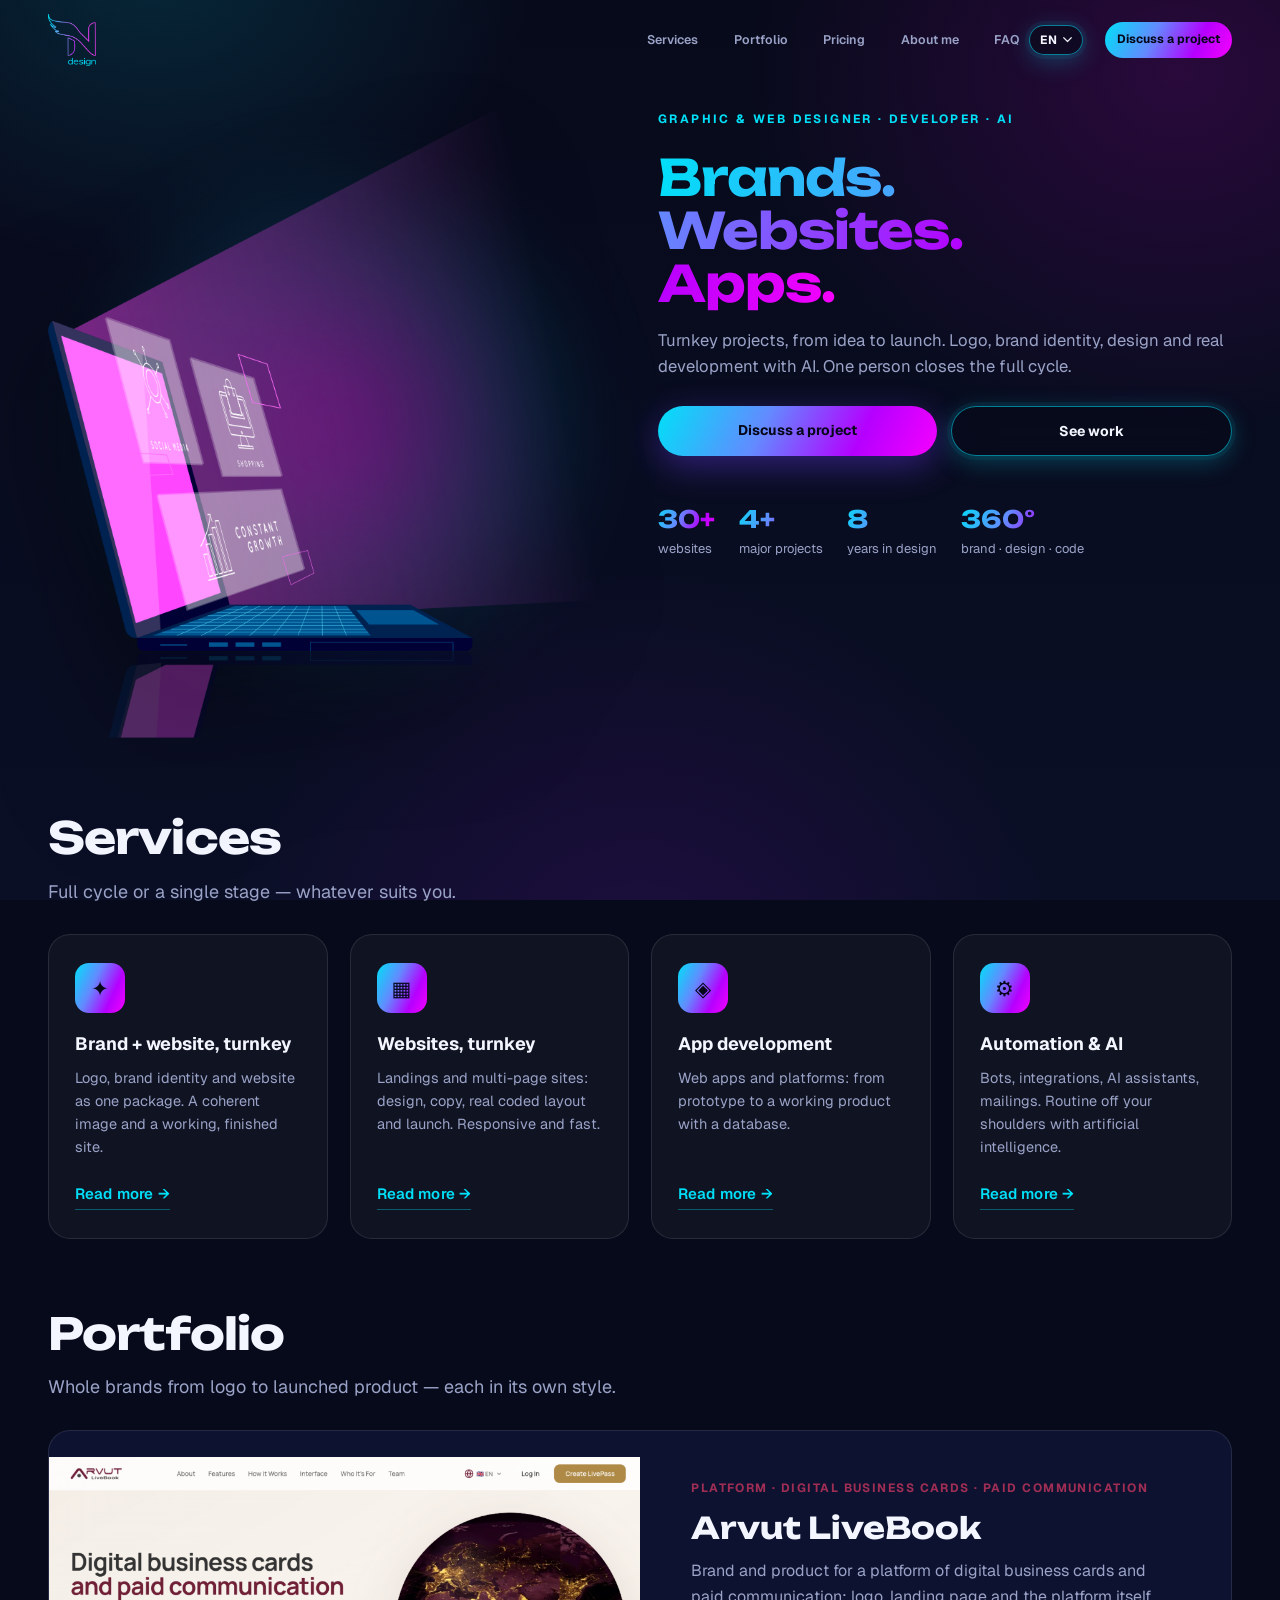
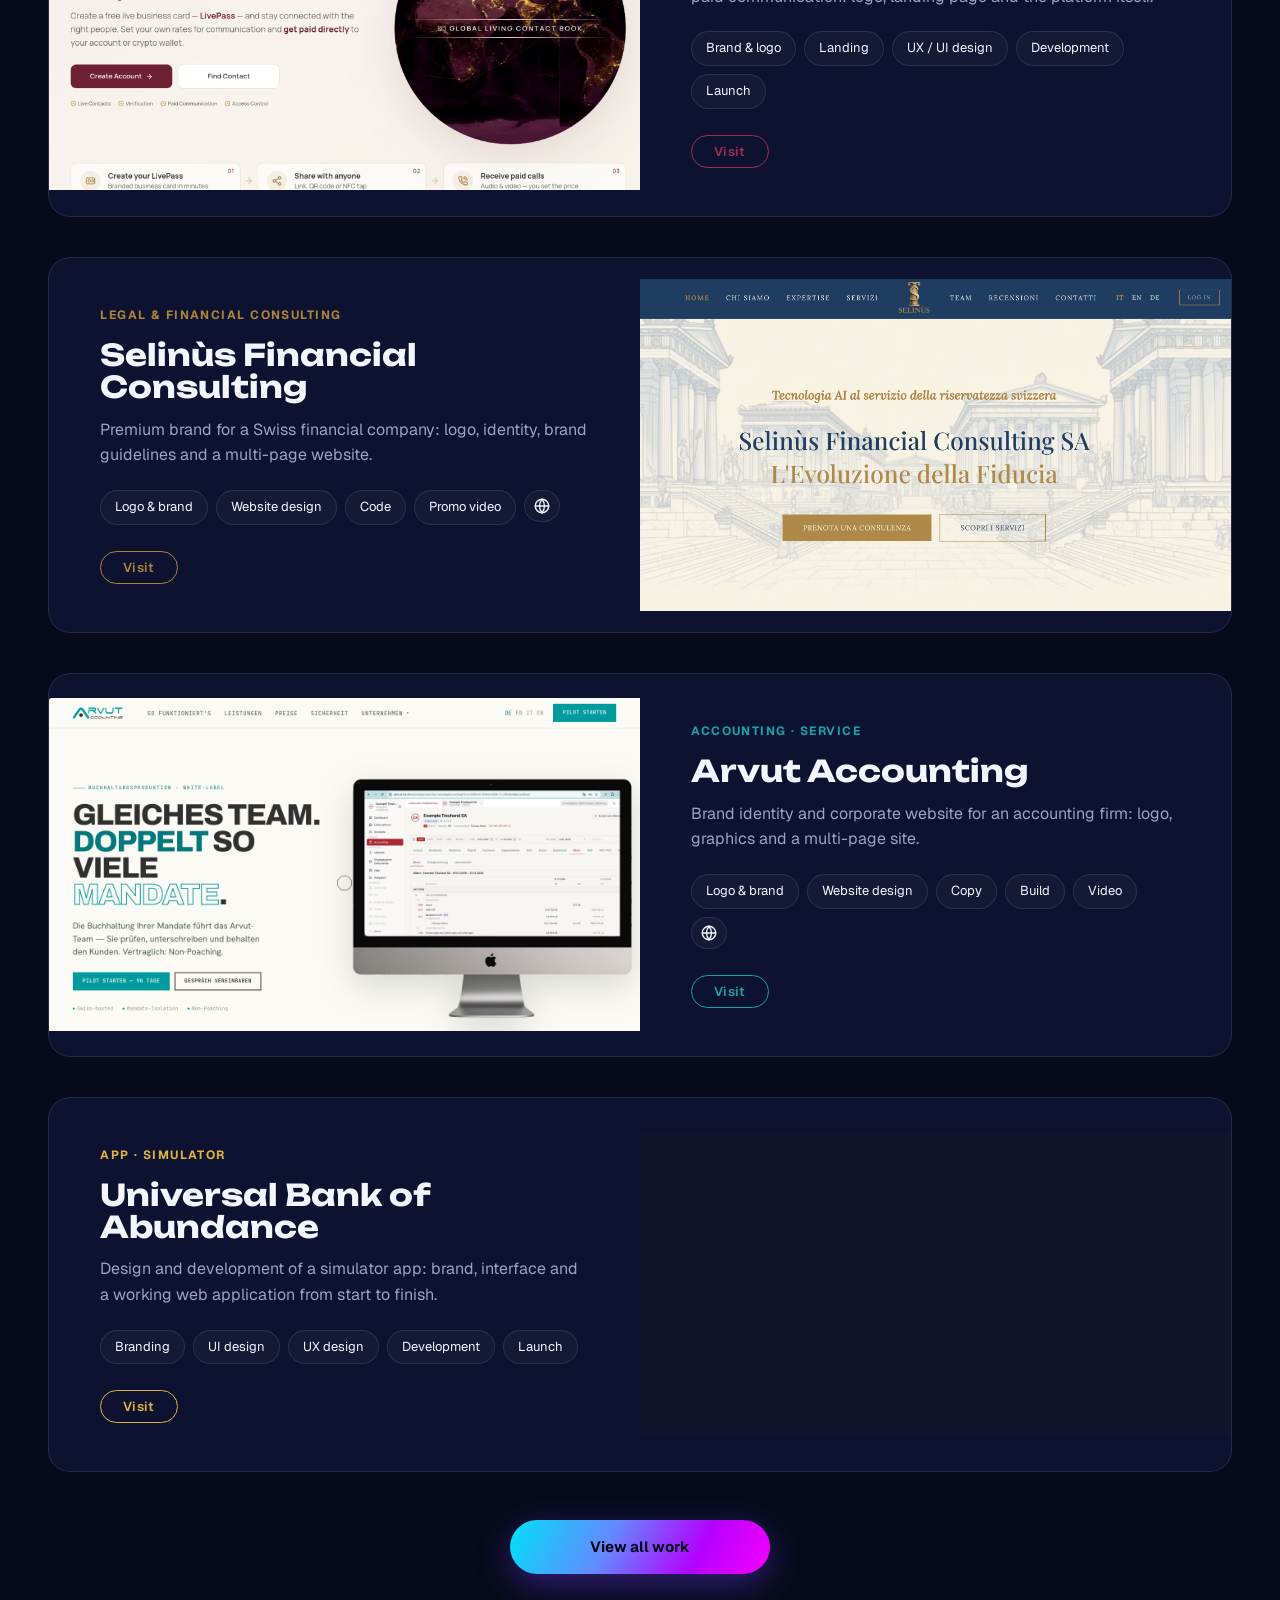
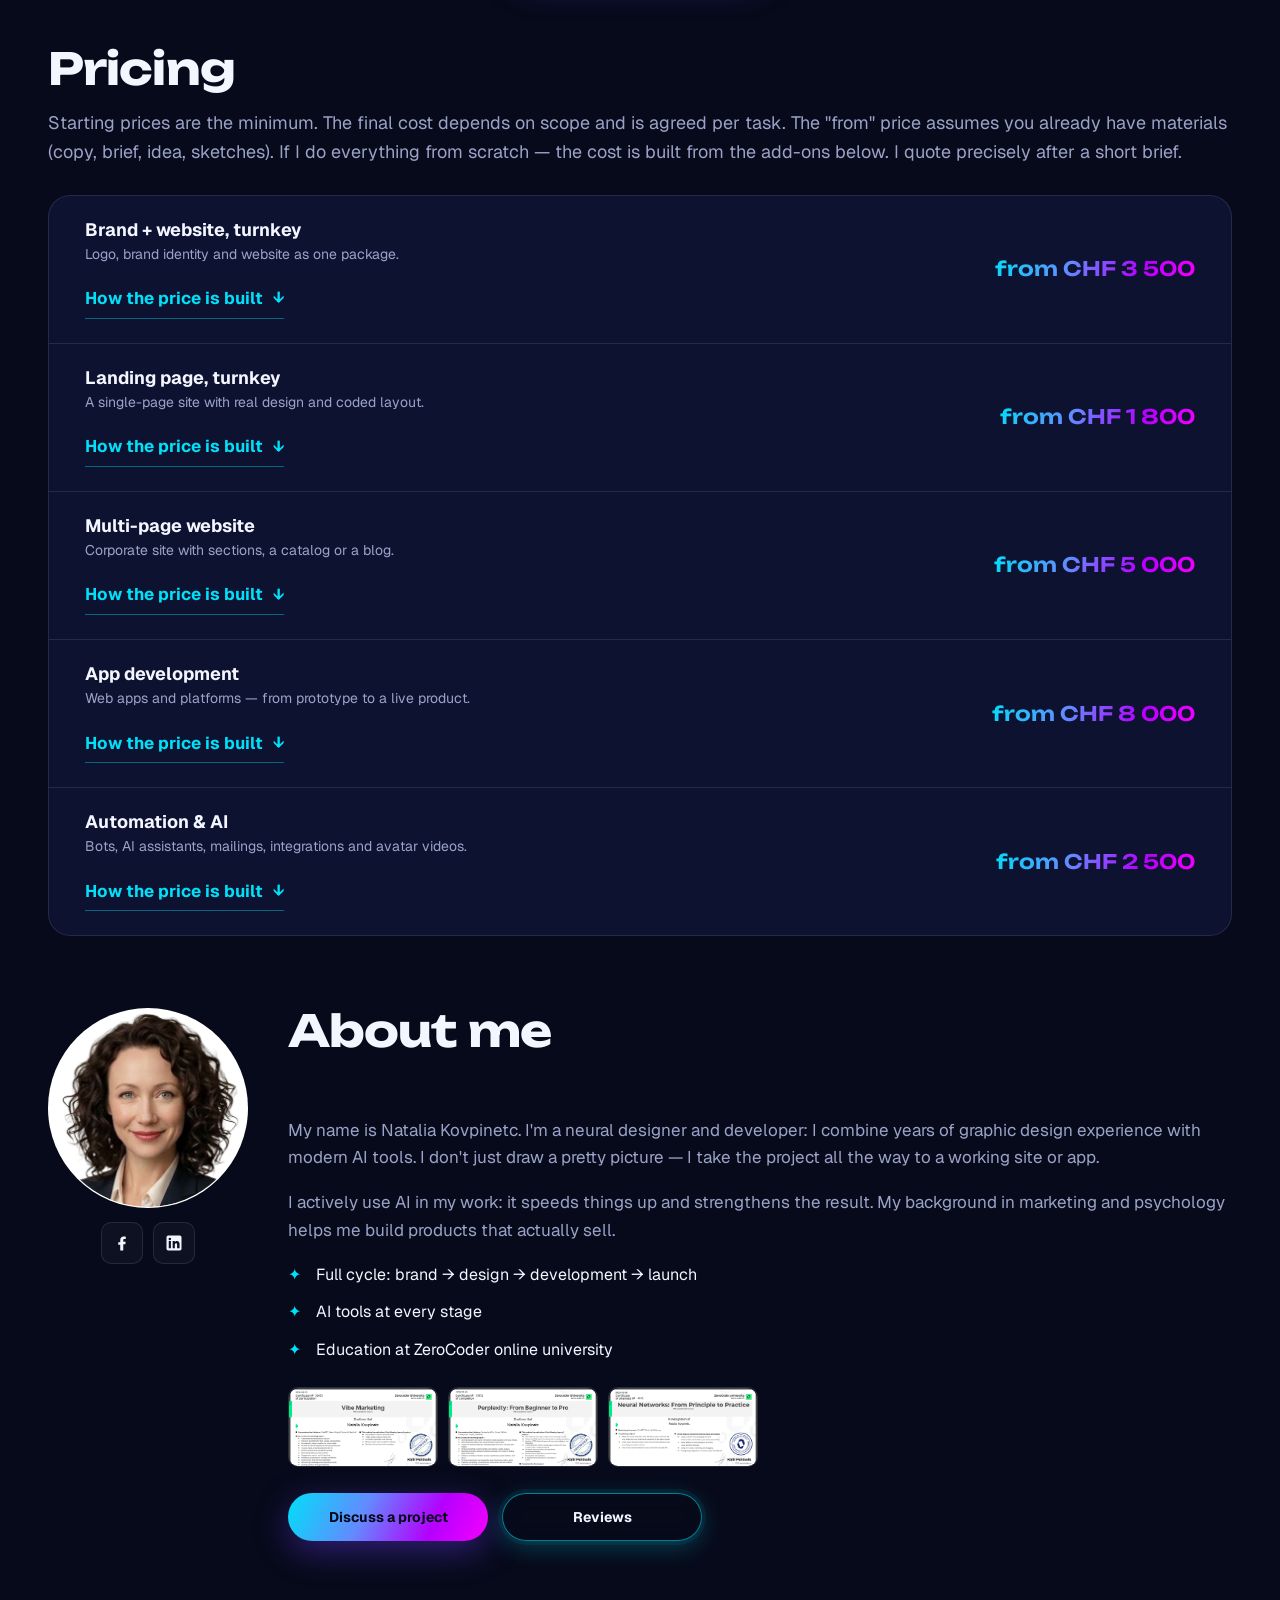
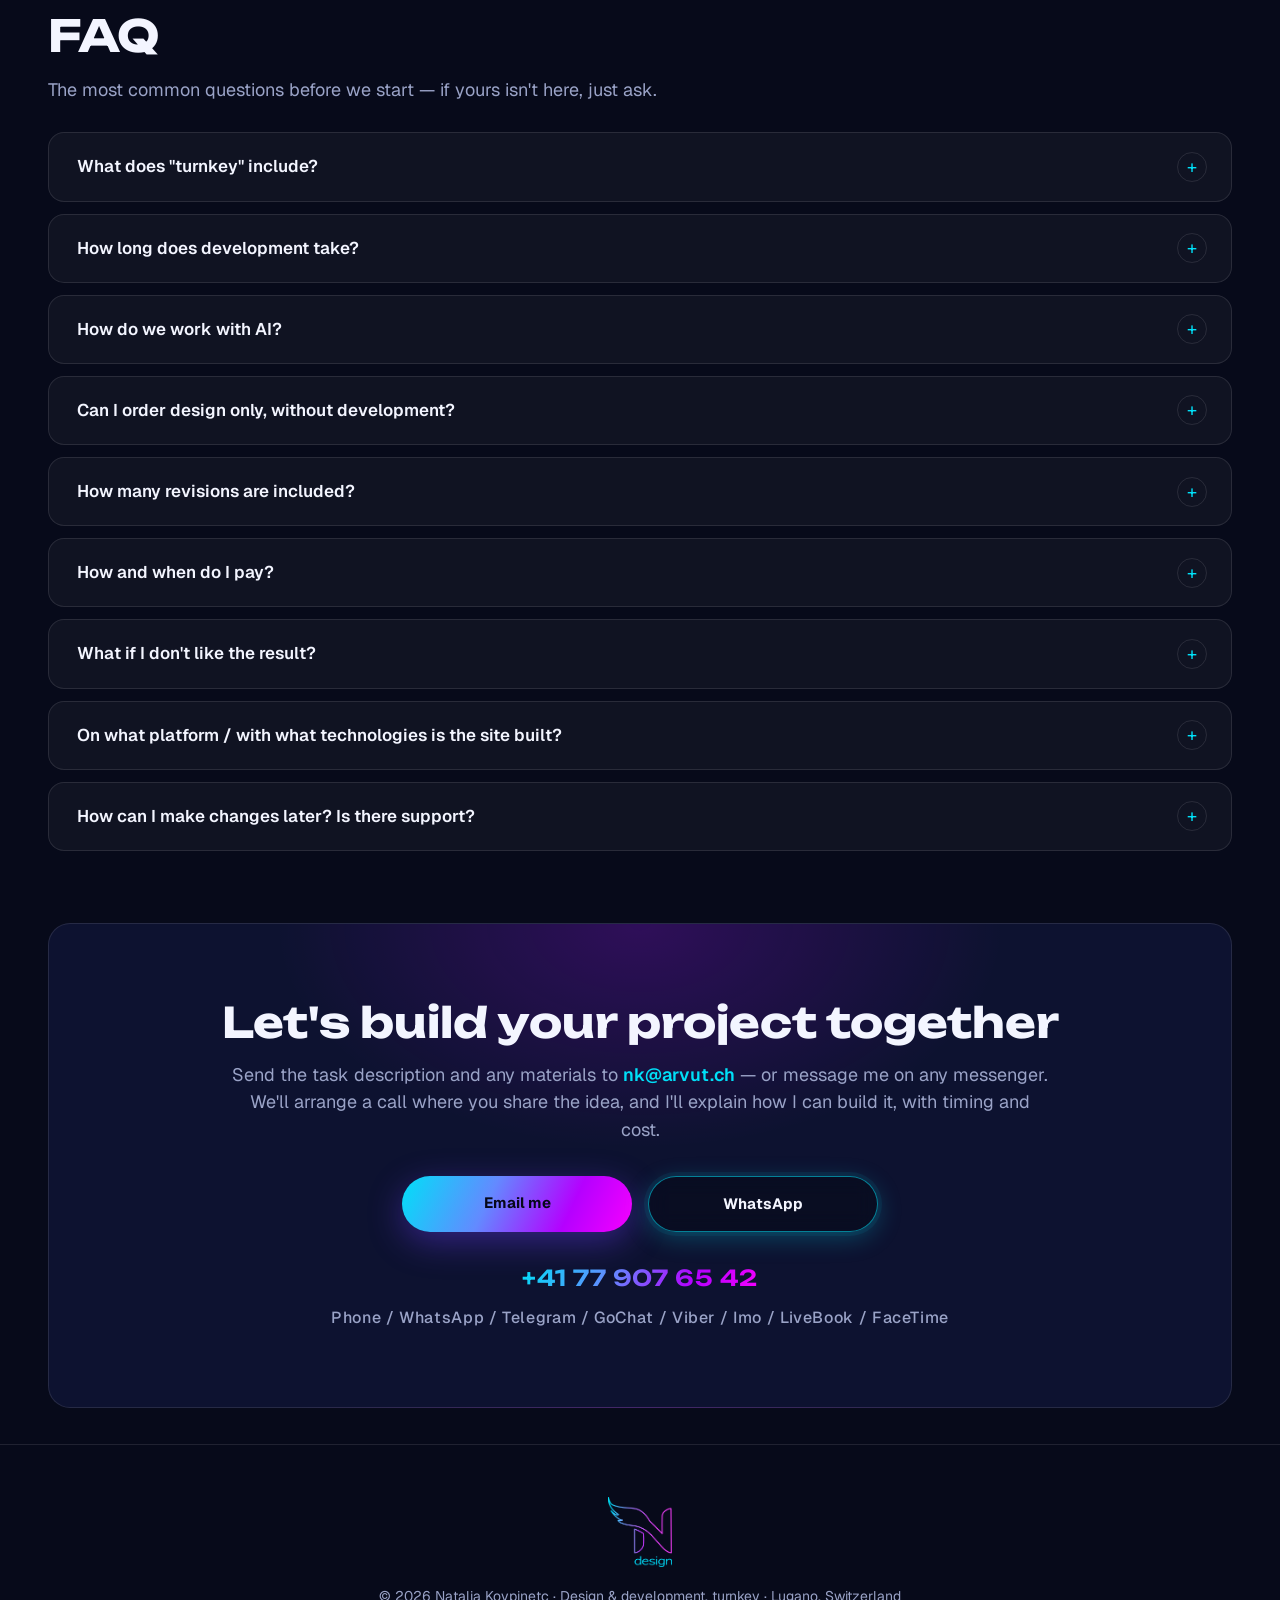
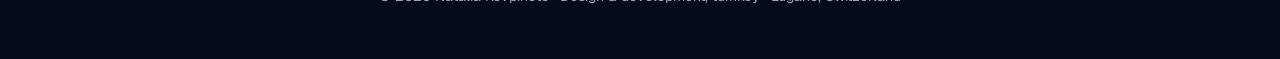
==== commit 760b3496: "Pricing: remove SEO audit line from multi-page package Audit is offered free as a way into the paid " ====
--- a/index.html
+++ b/index.html
@@ -16,7 +16,7 @@
   <link rel="preconnect" href="https://fonts.googleapis.com" />
   <link rel="preconnect" href="https://fonts.gstatic.com" crossorigin />
   <link href="https://fonts.googleapis.com/css2?family=Geist:wght@400;500;600;700&family=Unbounded:wght@500;600;700&family=Playfair+Display:wght@600;700&display=swap" rel="stylesheet" />
-  <link rel="stylesheet" href="main.css?v=50" />
+  <link rel="stylesheet" href="main.css?v=53" />
   <style id="about-fix">
     /* Компактное фото и сертификаты-thumbnails */
     .about { grid-template-columns: auto 1fr !important; gap: 40px !important; align-items: start !important; }
@@ -277,7 +277,7 @@
     </div>
 
     <div class="work-more">
-      <a href="work.html" class="btn btn--primary work-more__btn" data-i18n="work.more">View all work</a>
+      <a href="work/" class="btn btn--primary work-more__btn" data-i18n="work.more">View all work</a>
     </div>
   </section>
 
@@ -304,7 +304,7 @@
               <li><span data-i18n="p.brand-site.x4">+ Promo video (or AI avatar video)</span><b>+CHF 500</b></li>
               <li><span data-i18n="p.chatbot.label">+ Website chatbot</span><b data-i18n="p.chatbot.price">from +CHF 2 500</b></li>
               <li><span data-i18n="p.host.label">+ Domain &amp; hosting setup</span><b data-i18n="p.host.price">individual / on request</b></li>
-              <li class="price-extras__seo"><span data-i18n="p.seo.promo">+ SEO promotion (monthly retainer)</span><b data-i18n="p.seo.promo.price">from CHF 2 500/mo</b></li>
+              <li class="price-extras__seo"><span data-i18n="p.seo.promo">+ SEO — full base setup that already brings in clients, incl. GEO (Generative Engine Optimization)</span><b data-i18n="p.seo.promo.price">CHF 1 000</b></li>
             </ul>
             <p class="price-extras__total"><span data-i18n="price.total.label.brand-site">From scratch (you bring only the idea):</span> <b>CHF 5 000 — 10 000</b></p>
           </details>
@@ -328,7 +328,7 @@
               <li><span data-i18n="p.landing.x5">+ Promo video (or AI avatar video)</span><b>+CHF 500</b></li>
               <li><span data-i18n="p.chatbot.label">+ Website chatbot</span><b data-i18n="p.chatbot.price">from +CHF 2 500</b></li>
               <li><span data-i18n="p.host.label">+ Domain &amp; hosting setup</span><b data-i18n="p.host.price">individual / on request</b></li>
-              <li class="price-extras__seo"><span data-i18n="p.seo.promo">+ SEO promotion (monthly retainer)</span><b data-i18n="p.seo.promo.price">from CHF 2 500/mo</b></li>
+              <li class="price-extras__seo"><span data-i18n="p.seo.promo">+ SEO — full base setup that already brings in clients, incl. GEO (Generative Engine Optimization)</span><b data-i18n="p.seo.promo.price">CHF 1 000</b></li>
             </ul>
             <p class="price-extras__total"><span data-i18n="price.total.label.landing">Turnkey from scratch (you bring only the idea):</span> <b>CHF 2 500 — 4 000</b></p>
           </details>
@@ -353,9 +353,7 @@
               <li><span data-i18n="p.multi.x6">+ Promo video (or AI avatar video)</span><b>+CHF 500</b></li>
               <li><span data-i18n="p.chatbot.label">+ Website chatbot</span><b data-i18n="p.chatbot.price">from +CHF 2 500</b></li>
               <li><span data-i18n="p.host.label">+ Domain &amp; hosting setup</span><b data-i18n="p.host.price">individual / on request</b></li>
-              <li class="price-extras__seo"><span data-i18n="p.seo.promo">+ SEO promotion (monthly retainer)</span><b data-i18n="p.seo.promo.price">from CHF 2 500/mo</b></li>
-              <li class="price-extras__seo"><span data-i18n="p.seo.audit">+ SEO audit (one-off)</span><b data-i18n="p.seo.audit.price">from CHF 1 500</b></li>
-            </ul>
+              <li class="price-extras__seo"><span data-i18n="p.seo.promo">+ SEO — full base setup that already brings in clients, incl. GEO (Generative Engine Optimization)</span><b data-i18n="p.seo.promo.price">CHF 1 000</b></li>            </ul>
             <p class="price-extras__total"><span data-i18n="price.total.label.multipage">Turnkey from scratch (you bring only the idea):</span> <b>CHF 7 000 — 15 000</b></p>
           </details>
         </div>
@@ -558,7 +556,7 @@
   </footer>
 
   <script src="https://cdn.jsdelivr.net/npm/@supabase/supabase-js@2"></script>
-  <script src="i18n.js?v=50"></script>
-  <script src="script.js?v=50"></script>
+  <script src="i18n.js?v=53"></script>
+  <script src="script.js?v=53"></script>
 </body>
 </html>
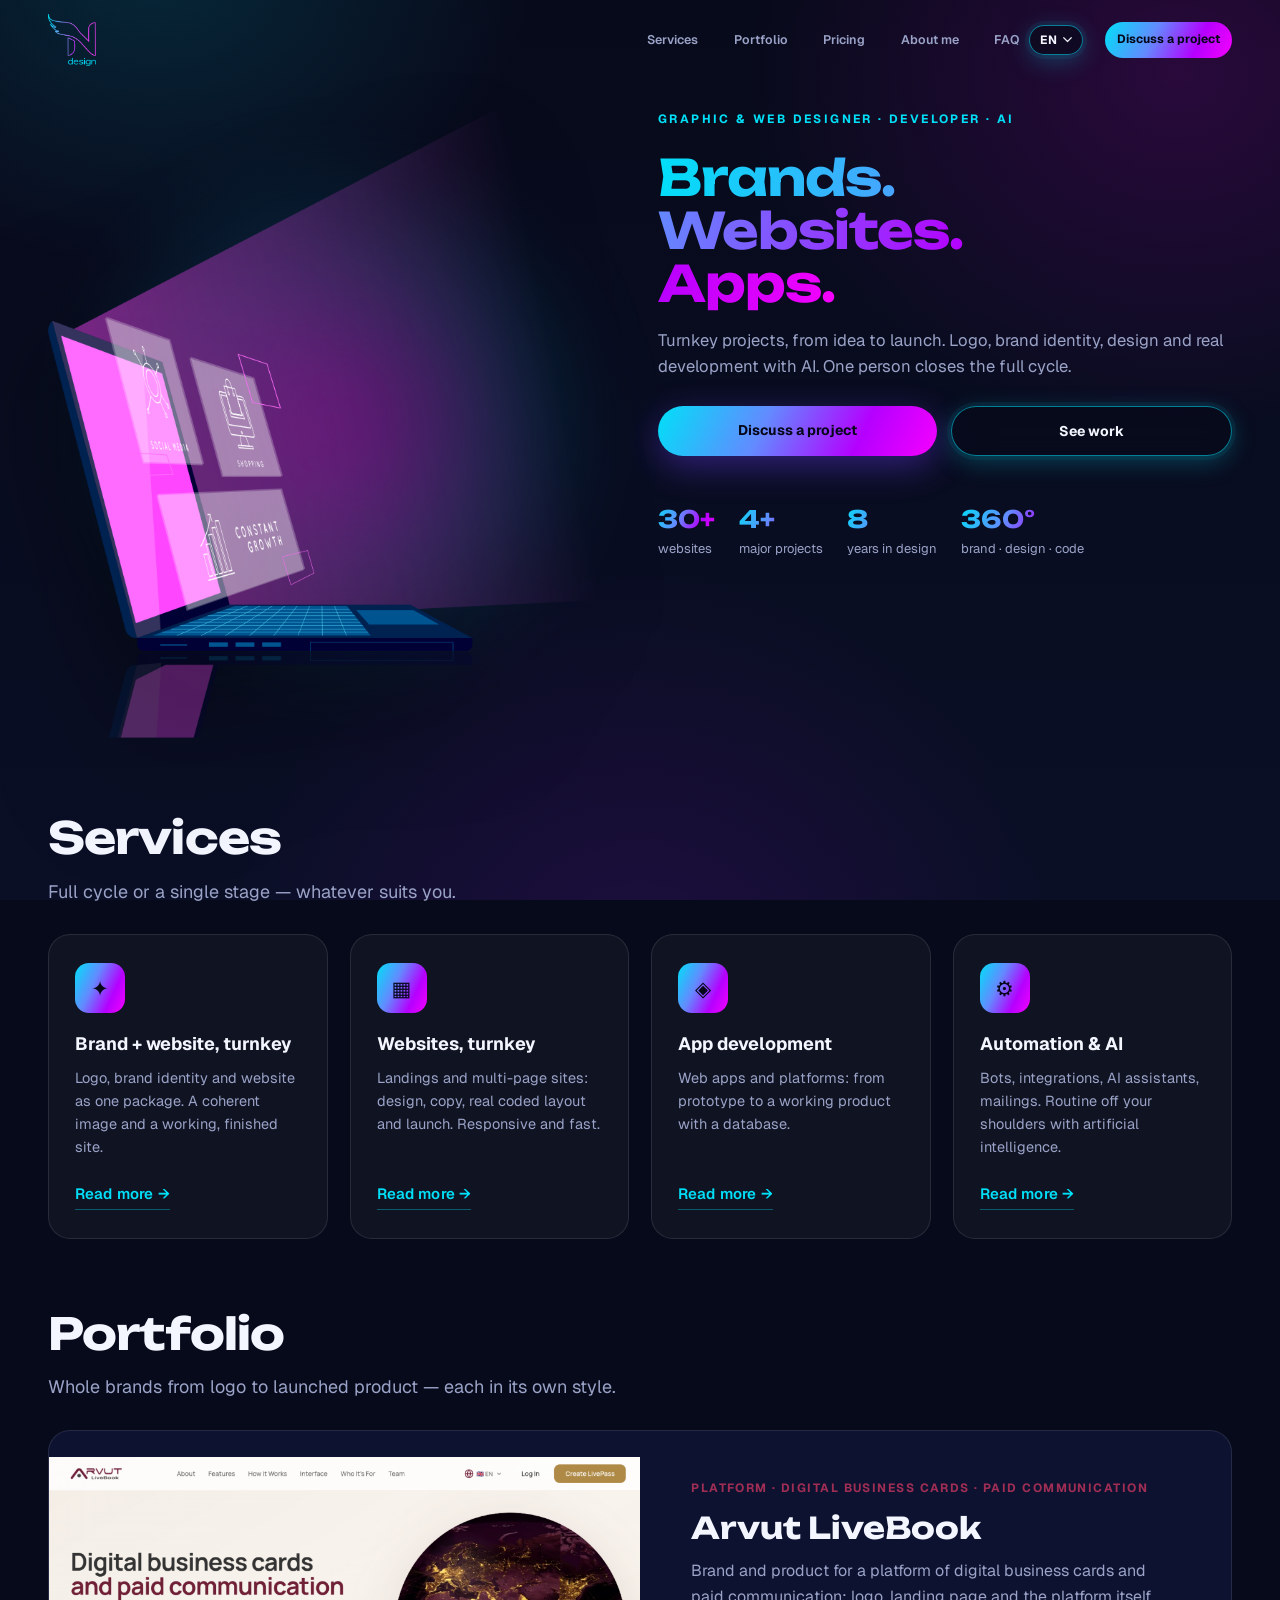
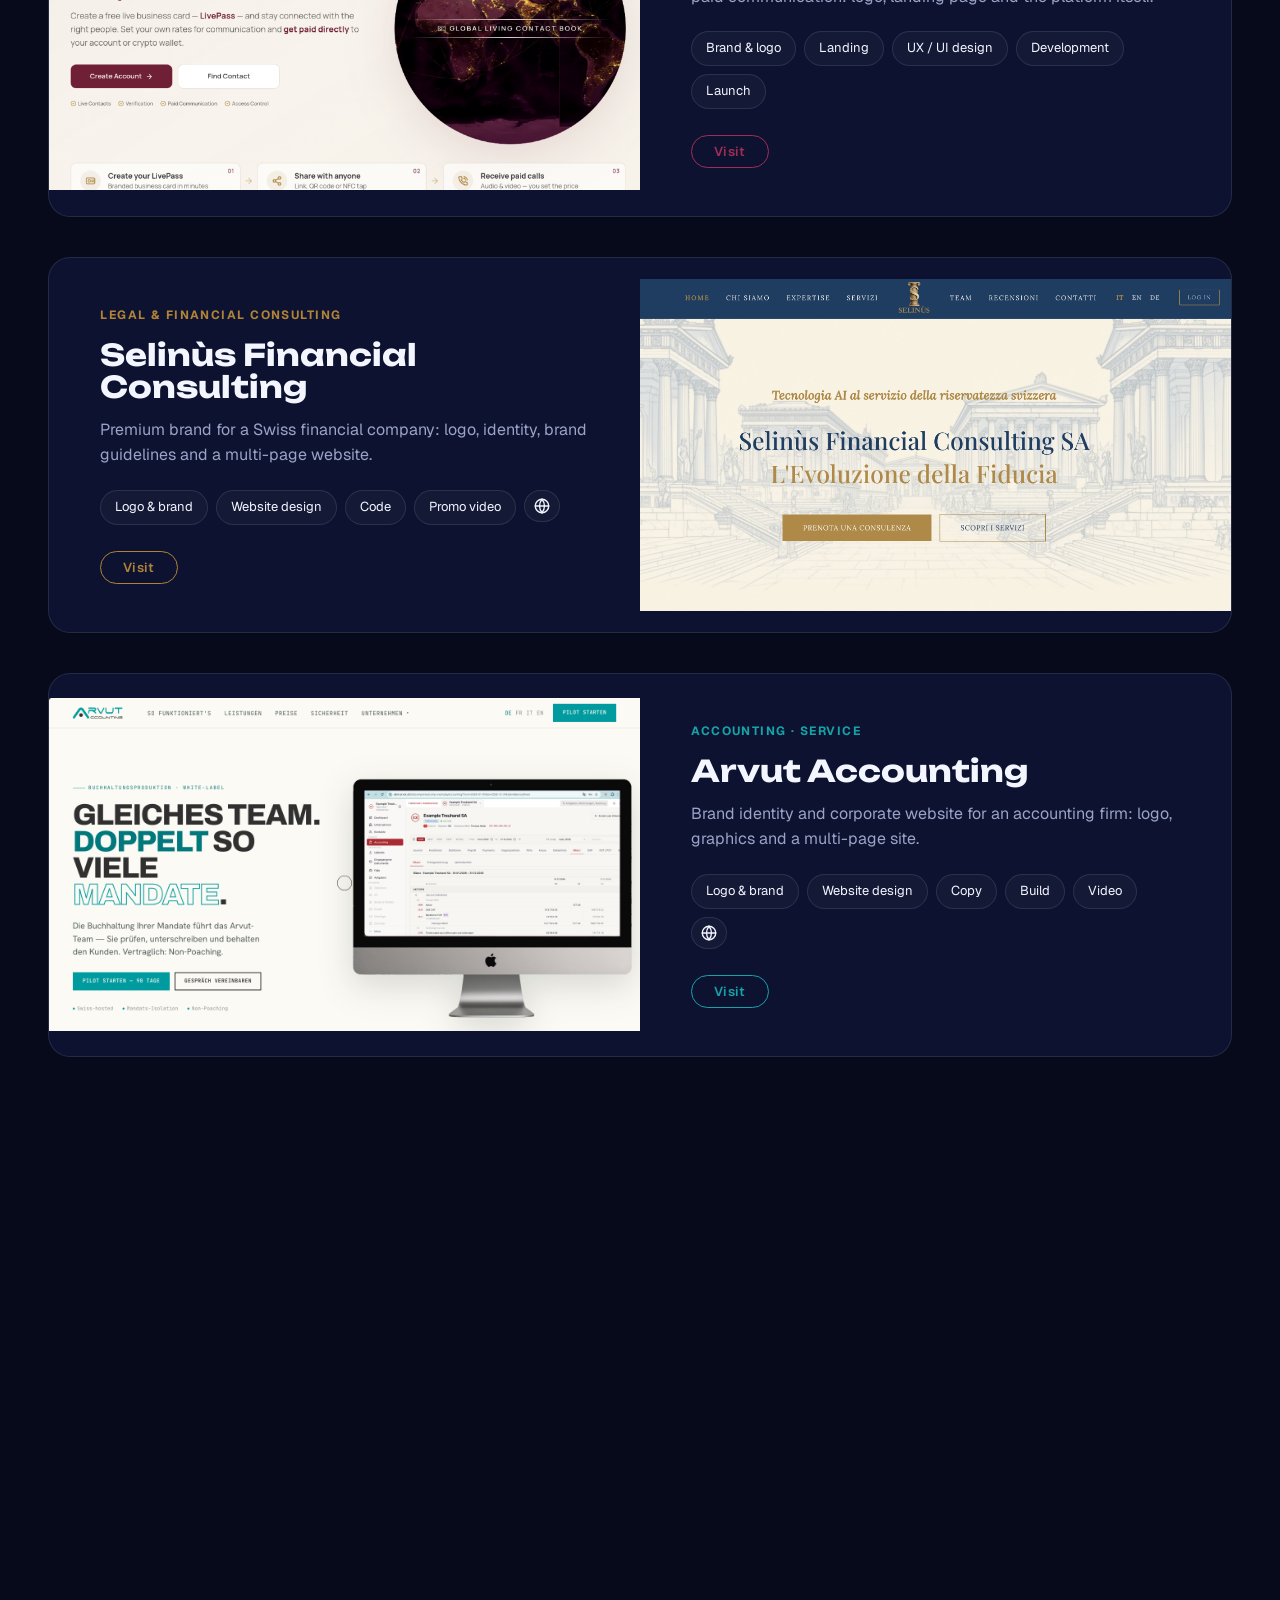
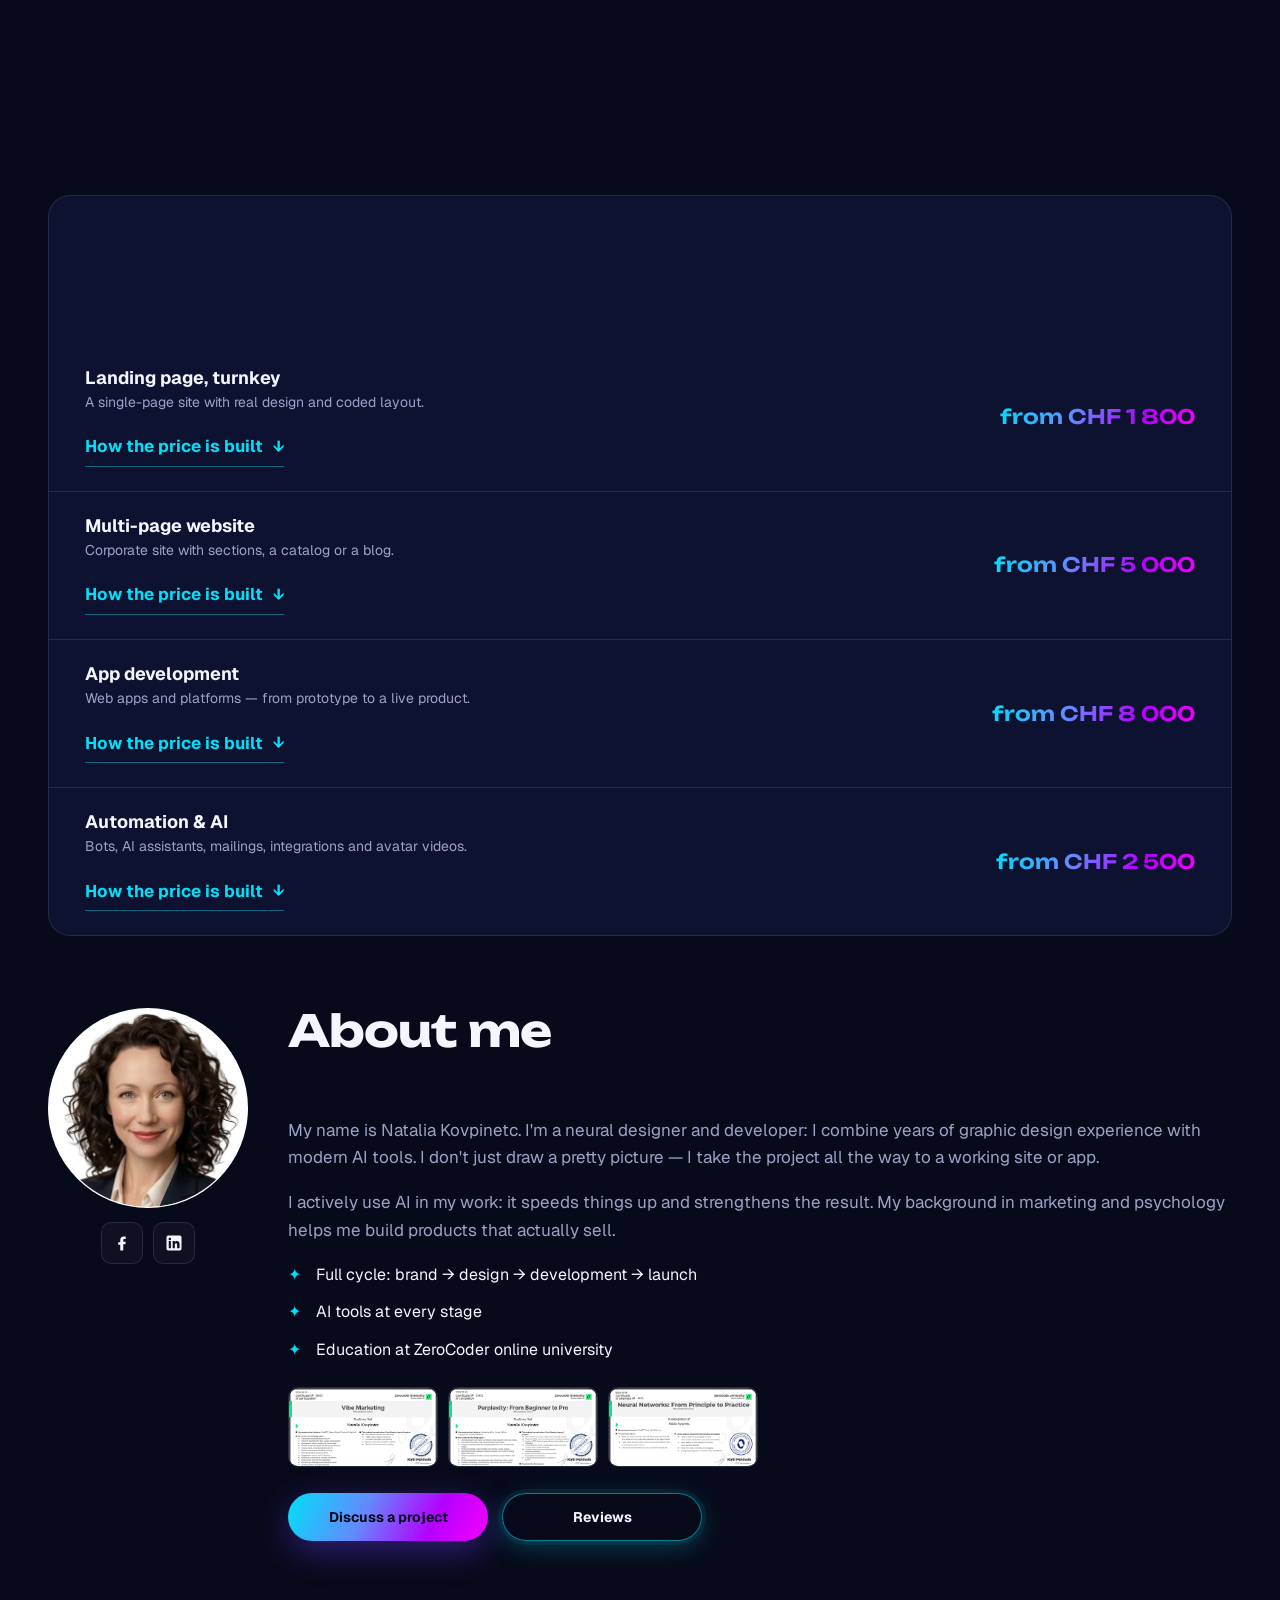
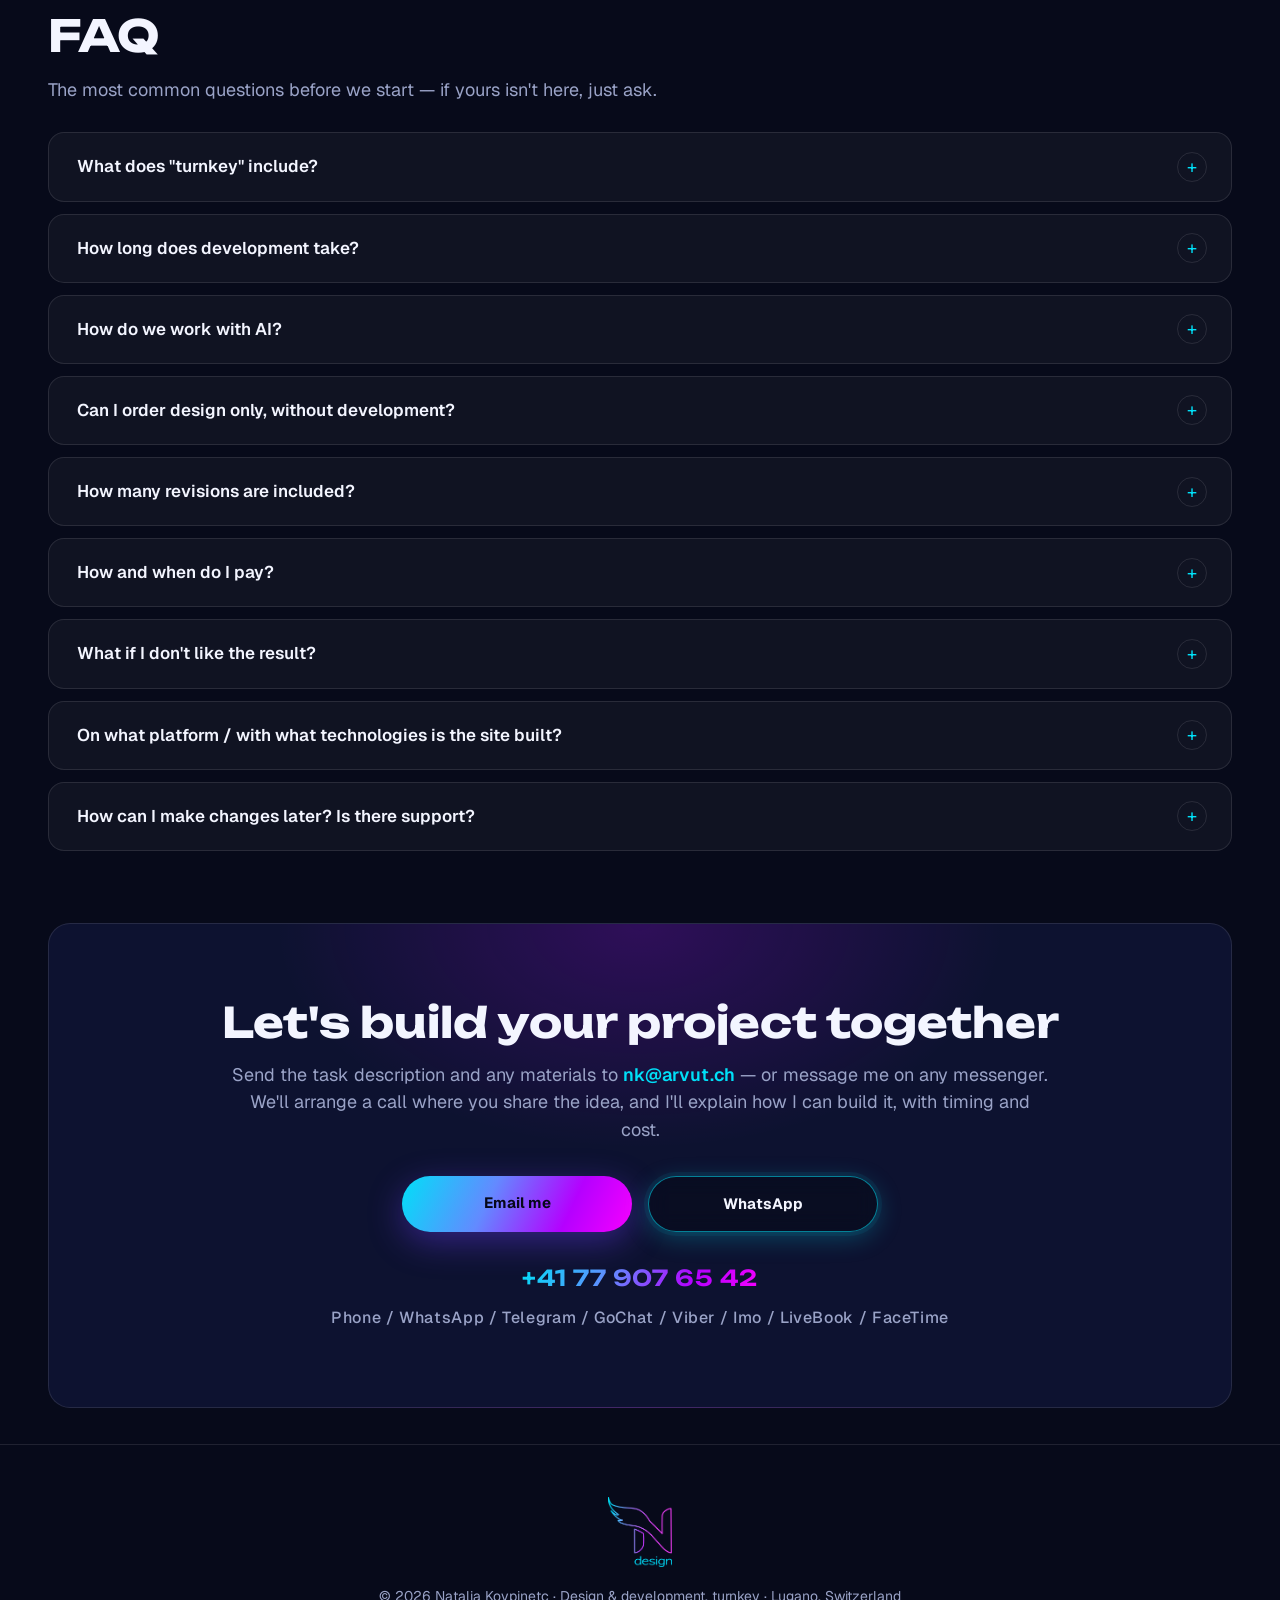
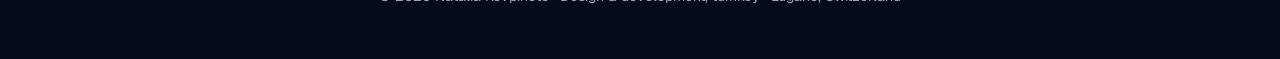
==== commit 2d9595d8: "Home: soft reveal-on-scroll animation across the whole site Same gentle fade-up cascade as the work " ====
--- a/index.html
+++ b/index.html
@@ -93,6 +93,25 @@
   <meta http-equiv="Cache-Control" content="no-cache, no-store, must-revalidate" />
   <meta http-equiv="Pragma" content="no-cache" />
   <meta http-equiv="Expires" content="0" />
+
+  <style id="reveal-anim">
+    /* Мягкая подгрузка блоков по всему сайту */
+    .js-anim :is(.hero__visual,.hero__eyebrow,.hero__title,.hero__sub,.hero__actions,.hero__stats,.section__head,#services .card,#work .case,.work-more,#pricing .price-row,.about__title,.about__media,.about__text,#faq .faq__item,.contact__card){
+      opacity:0; transform:translateY(40px);
+      transition:opacity .9s cubic-bezier(.2,.7,.2,1), transform .9s cubic-bezier(.2,.7,.2,1);
+    }
+    .js-anim :is(.hero__visual,.hero__eyebrow,.hero__title,.hero__sub,.hero__actions,.hero__stats,.section__head,#services .card,#work .case,.work-more,#pricing .price-row,.about__title,.about__media,.about__text,#faq .faq__item,.contact__card).in{
+      opacity:1; transform:none;
+    }
+    @media (prefers-reduced-motion: reduce){
+      .js-anim :is(.hero__visual,.hero__eyebrow,.hero__title,.hero__sub,.hero__actions,.hero__stats,.section__head,#services .card,#work .case,.work-more,#pricing .price-row,.about__title,.about__media,.about__text,#faq .faq__item,.contact__card){ opacity:1 !important; transform:none !important; }
+    }
+  </style>
+  <script>
+    if (!matchMedia('(prefers-reduced-motion: reduce)').matches) {
+      document.documentElement.classList.add('js-anim');
+    }
+  </script>
 </head>
 <body>
 
@@ -558,5 +577,34 @@
   <script src="https://cdn.jsdelivr.net/npm/@supabase/supabase-js@2"></script>
   <script src="i18n.js?v=53"></script>
   <script src="script.js?v=53"></script>
+  <script>
+    // Мягкое появление блоков по всему сайту (как на странице работ)
+    (function () {
+      var SEL = '.hero__visual,.hero__eyebrow,.hero__title,.hero__sub,.hero__actions,.hero__stats,.section__head,#services .card,#work .case,.work-more,#pricing .price-row,.about__title,.about__media,.about__text,#faq .faq__item,.contact__card';
+      var reduce = matchMedia('(prefers-reduced-motion: reduce)').matches;
+      var els = Array.prototype.slice.call(document.querySelectorAll(SEL));
+      if (reduce || !('IntersectionObserver' in window)) {
+        els.forEach(function (e) { e.classList.add('in'); });
+        return;
+      }
+      // Каскад: задержка по соседям из того же набора
+      els.forEach(function (e) {
+        var sibs = Array.prototype.slice.call(e.parentElement.children).filter(function (c) { return els.indexOf(c) !== -1; });
+        var i = sibs.indexOf(e);
+        if (i > 0) e.style.transitionDelay = (Math.min(i, 10) * 0.10) + 's';
+      });
+      var io = new IntersectionObserver(function (ent) {
+        ent.forEach(function (e) {
+          if (e.isIntersecting) { e.target.classList.add('in'); io.unobserve(e.target); }
+        });
+      }, { threshold: .06, rootMargin: '0px 0px -6% 0px' });
+      // Запуск после первой отрисовки, чтобы каскад был виден
+      requestAnimationFrame(function () {
+        requestAnimationFrame(function () {
+          els.forEach(function (e) { io.observe(e); });
+        });
+      });
+    })();
+  </script>
 </body>
 </html>
